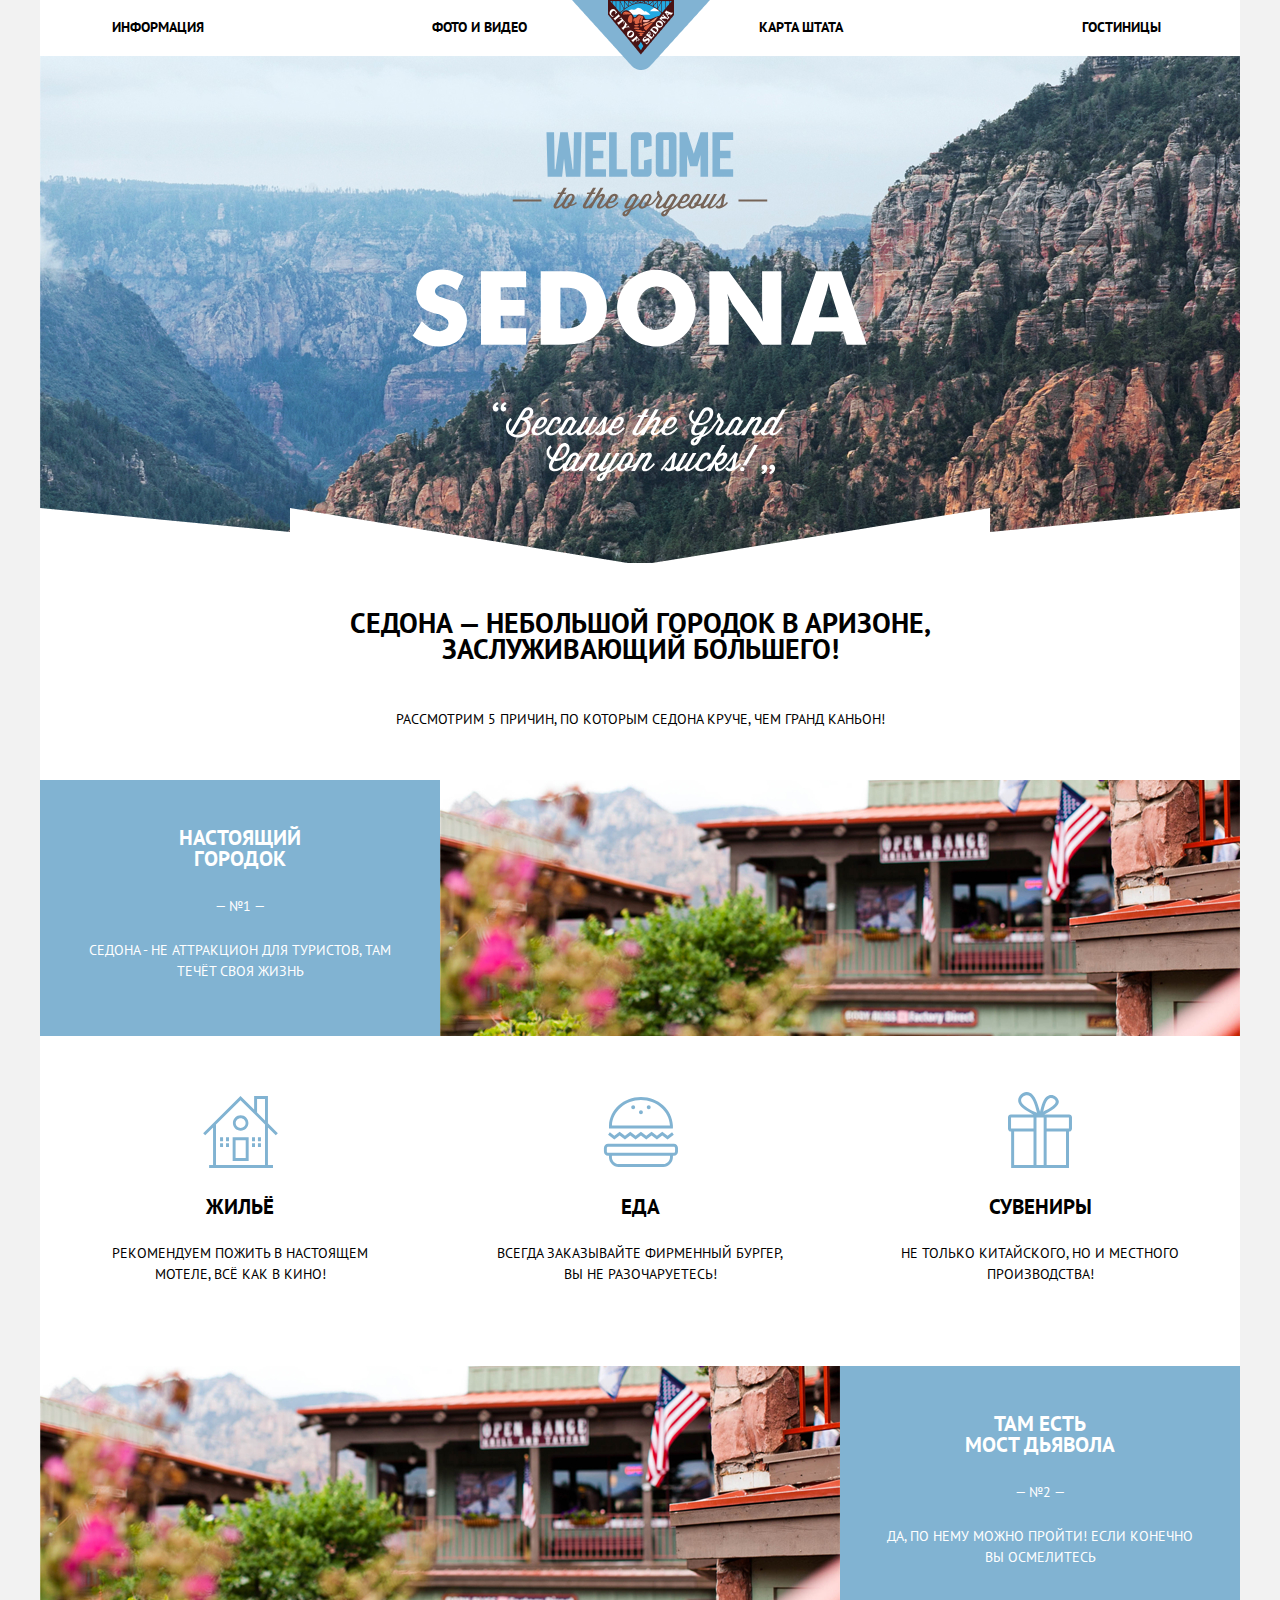
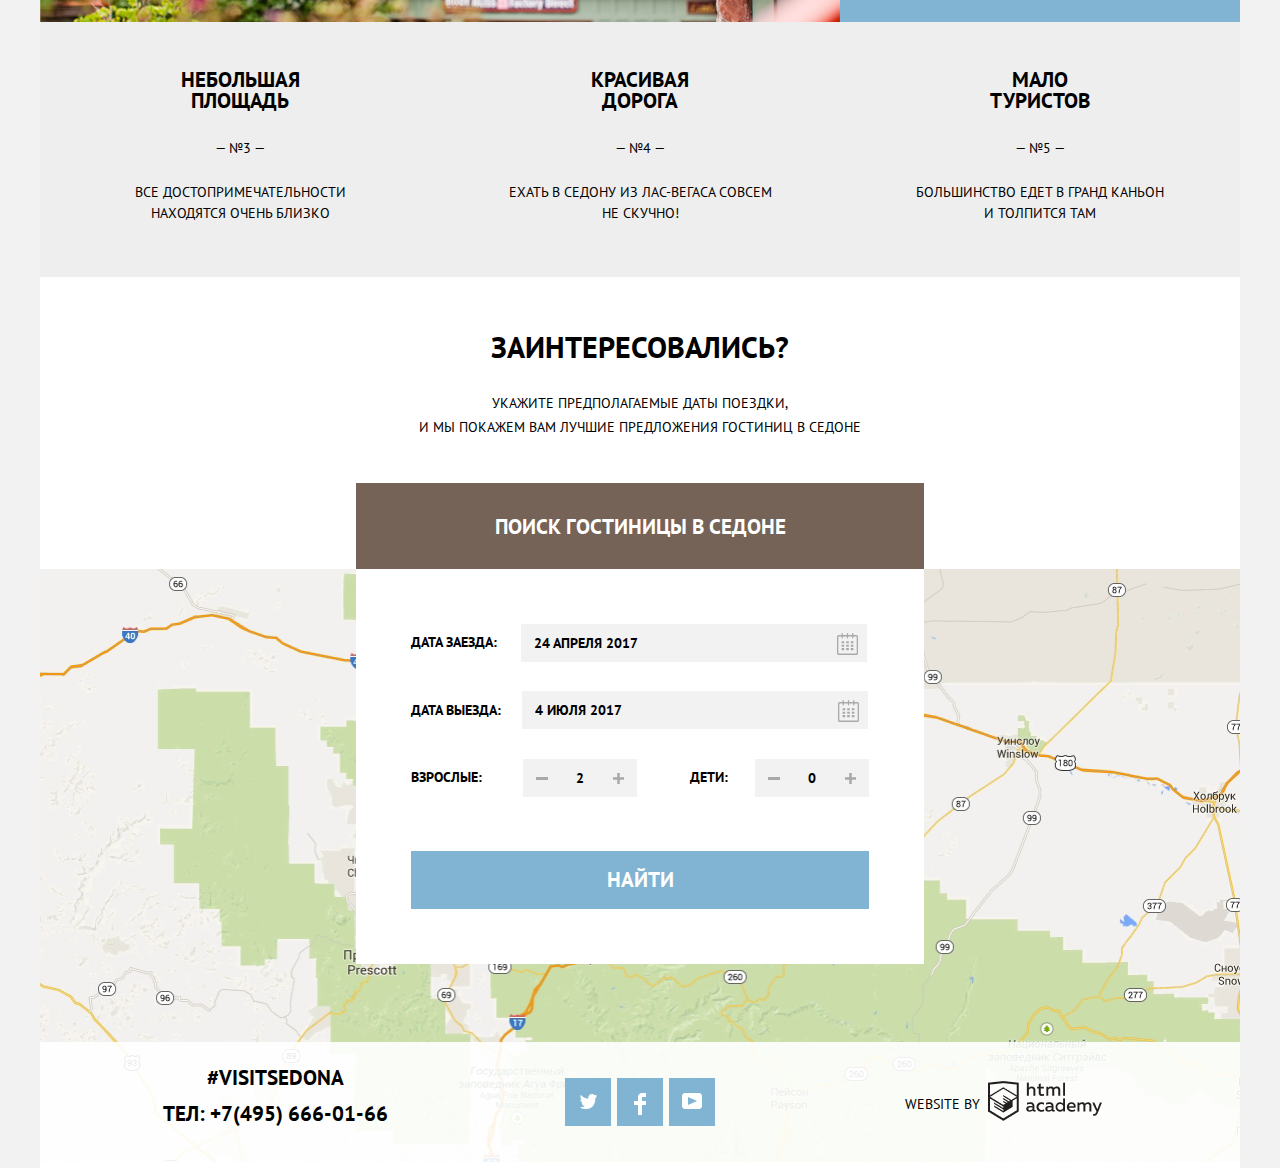
==== index.html @ 17c782c5 "Финальный вариант без js" ====
<!DOCTYPE html>
<html class="page" lang="ru">
  <head>
    <meta charset="utf-8">
    <title>HTML Academy: Седона</title>
    <link href="https://fonts.googleapis.com/css2?family=PT+Sans:ital,wght@0,400;0,700;1,400;1,700&display=swap" rel="stylesheet">
    <link rel="stylesheet" href="css/normalize.css">
    <link rel="stylesheet" href="css/style.css">
  </head>
  <body class="page-body">
  	<header class="main-header">
  			<a href="#" class="logo">
				<img src="img/logo.png" width="138" height="70" 
			 alt="Логотип сайта">
			</a>
  		<nav class="main-navigacion">
  		 <ul class="site-navigacion">
  		 	<li class="site-nav nav-info"><a href="#">информация</a></li>
  		 	<li class="site-nav nav-photo"><a href="#">фото и видео</a></li>
  		 	<li class="site-nav nav-map"><a href="#">карта штата</a></li>	
  		 	<li class="site-nav nav-hotels"><a href="hotels.html">гостиницы</a></li>
  		 </ul>
  		</nav>
  	</header>

  	<main class="center">

		<section>
	  		<div class="welcome">
	  			<div class="welcome-img"></div>
	  		<img class="welcome-pic" src="img/welcome.svg"
	  			width="456" height="350" alt="Приветственный текст">
	  			<div class="line"></div>
	  		</div>
	  		<div class="welcome-features">
	  			<h1 class="welcome-features-title">Седона — небольшой городок в Аризоне,</br>
	  			заслуживающий большего!</h1>
	  			<div class="welcome-features-prichs"><p>Рассмотрим 5 причин, по которым Седона круче, чем гранд каньон!</p></div>
	  		</div>
		</section>

  		<section class="features">
  			<div class="features-list">
	  			<div class=" features-blue features-item-one">
	  				<div class="features-item-exotic">
		  				<h2>Настоящий <br>
		  				 городок</h2>
		  				<p>— №1 —</p>
		  				<p>Седона - не аттракцион для туристов, там<br>
		  				 течёт своя жизнь</p>
		  			</div>
		  			<div class="photo-features">
		  				<img src="img/image.jpg" alt="Фотография зданий">
		  			</div>
		  		</div>

			  		<div class="features-item-annumb">
						<div class="features-item features-an">
							<img class="icon-house" src="img/icon-1.svg" alt="">
							<h2>Жильё</h2>
							<p>Рекомендуем пожить в настоящем <br>
							 мотеле, всё как в кино!</p>	
						</div>

						<div class="features-item features-an">
							<img class="icon-burger" src="img/icon-3.svg" alt="">
							<h2>Еда</h2>
							<p>Всегда заказывайте фирменный бургер,<br> 
							 вы не разочаруетесь!</p>	
						</div>

						<div class="features-item features-an">
							<img class="icon-present" src="img/icon-2.svg" alt="">
							<h2>Сувениры</h2>
							<p>Не только китайского, но и местного <br>
							 производства!</p>	
						</div>

					</div>

				<div class=" features-blue features-item-second">
			  		<div class="features-item-exotic">
			  			<h2>Там есть <br>
			  			 Мост дьявола</h2>
			  			<p>— №2 —</p>
			  			<p>Да, по нему можно пройти! Если конечно <br> вы осмелитесь</p>
			  		</div>
			  		<div class="photo-features-second">
			  			<img class="photo-features" src="img/image.jpg" alt="Фотография зданий">
			  		</div>
			  	</div>

		  		<div class="features-item-namb">
			  		<div class="features-item features-numb">
			  			<h2>небольшая <br>
			  			 площадь</h2>
			  			<p>— №3 —</p>
			  			<p>все достопримечательности <br>
			  			 находятся очень близко</p>
			  		</div>
			  		<div class="features-item features-numb">
			  			<h2>красивая <br>
			  			 дорога</h2>
			  			<p>— №4 —</p>
			  			<p>ехать в седону из лас-вегаса совсем <br>
			  			 не скучно!</p>
			  		</div>
			  		<div class="features-item features-numb">
			  			<h2>мало <br> туристов</h2>
			  			<p>— №5 —</p>
			  			<p>большинство едет в гранд каньон <br>
			  			 и толпится там</p>
			  		</div>
			  	</div>
  			</div>

	  		<div class="search">
		  			<h2>заинтересовались?</h2>
		  			<p>укажите предполагаемые даты поездки,</br>
		  			   и мы покажем вам лучшие предложения гостиниц в Седоне
		  			</p>
		  			<div class="search-wrapper">

				  		<div class="bottom-search">
				  			<button class="search-bottom" type="button">поиск гостиницы в седоне</button>
				  		</div>

				  		<div class="form-wrapper">
					  		<div class="form-block">
					  			<form class="form-search" action="">

					  				<div class="form-1">
					  					<label class="inf" for="arrival-date"> Дата заезда:</label>
					  					<input class="date" type="text" name="date_in" id="arrival-date" value="24 апреля 2017">
					  					<button class="form-calendar"></button>
					  				</div>

					  				<div class="form-2">
					  					<label class="inf" for="departure-date"> Дата выезда: </label>
					  					<input class="date" type="text" name="date_out" id="departure-date" value="4 июля 2017">
					  					<button class="form-calendar"></button>
					  				</div>

					  				<div class="form-3">
					  					<label class="type">взрослые:</label>
						  					<div class="how-much">
							  					<button class="button-minus"></button>
							  					<input class="amount" type="text" name="adults" id="amount-adults" value="2">
							  					<button class="button-plus"></button>
						  					</div>

						  				<label class="type-ch">дети:</label>
						  					<div class="how-much-ch">
							  					<button class="button-minus"></button>
							  					<input class="amount" type="text" name="adults" id="amount-adults" value="0">
							  					<button class="button-plus"></button>
						  					</div>

					  				</div>
					  				<button class="form-search-buttom">найти</button>
					  			</form>
					  		</div>
					  	</div>

				  			<img class="sedona-map" src="img/map.png" width="1200" height="593" alt="Изображение города Седона на карте">
		  			</div>
	  		</div>
  	</main>

  	<div class="footer-tag-one">
  	<footer class="page-footer">
  		
  		<div class="footer-tag">
 			<div><a href="#">#visitsedona</a></div>
  			<div class="mobil">ТЕЛ: +7(495) 666-01-66</div>
  		</div>

  		<div class="footer-social">
  			<a class="social-btn" href="#" id="social-btn">
  				<img src="img/twitter.png" alt="twitter">
  			</a>
  			<a class="social-btn" href="#" id="social-btn">
  				<img src="img/fb-icon.png" alt="fb">
  			</a>
  			<a class="social-btn" href="#" for="youtube-btn">
  				<img src="img/youtube.png" alt="youtube" id="youtube-btn">
  			</a>
  		</div>

  		<div class="footer-copyright">
  			<span class="text">Website by</span>
  			<a class="copyright-btn" href="https://htmlacademy.ru/">
  				<img src="img/logo-htmlacademy1.png" alt="Логотип htmlacademy">
  			</a>
  		</div>

  	</footer>
  	</div>
  	
  </body>
</html>
---- css/style.css ----
:root
{
	--basic-white: #ffffff;
	--basic-black: #000000;
	--basic-black-light: #333333;
	--basic-grey: #EEEEEE;
	--basic-grey-dark: #EBEBEB;

/*blue*/
	--basic-blue-light: #81B3D2;
	--basic-blue: #669EC0;
	--basic-blue-dark: #5496BD;

/*brown*/
	--basic-brown-light: #766357;
	--basic-brown: #604E43;
	--basic-brown-dark: #503E33;

/*background-color*/
	--basic-bgcl-grey: #F2F2F2;

}

/*global*/

body {
	min-width: 1200px;
	width: 1200px;
	margin: 0px auto;
	padding: 0 10px;
	font-family: "PT Sans", Arial, sans-serif;
	font-size: 14px;
	line-height: 21px;
	text-transform: uppercase;	
	background-color: var(--basic-bgcl-grey)

}

ul,li {
	margin: 0px;
	padding: 0px;
}
a {
	text-decoration: none;
	color: var(--basic-black)
}

img {
	max-width: 100%
	height: auto;
}

.hidden {
	position: absolute;
	width: 1px;
	height: 1px;
	margin:-1px;
	border: 0px;
	padding: 0px;
	clip:rect(0 0 0 0);
	overflow:hidden;
}
/*grid*/

.page {
	height: 100%;
}

.page-body{
	min-height: 100%;
	display: grid;
	grid-template-rows: min-content 1fr min-content;
	align-content: start;
}

/*header*/

.main-header{
	background-color: var(--basic-white);
}

.logo {
	position: absolute;
	left:calc(50% - 68px);
}

.site-navigacion {
	display: flex;
	flex-wrap: wrap;
	font-size: 14px;
	line-height: 26px;
	color: var(--basic-black);
	font-weight: 700;
	list-style: none;
}

.site-navigacion {
	list-style: none;
	display: flex;
	justify-content: space-between;
	height: 56px;
	top: 0px;
}

.site-nav {
	width: 236px;
	text-align: center;
	padding-top: 14px;
	box-sizing: border-box;
}

.site-nav a:hover {
	color: var(--basic-blue-light);
}

.site-nav a:active {
	color: rgba(0,0,0,0.3);
}

.nav-hotels:visited {
	color: var(--basic-brown-light)
}

/*welcome*/

.welcome{
	background-image: url("../img/background photo.jpg");
	background-repeat: no-repeat;
	background-position: center;
	text-align: center;
	height: 507px;
}

.welcome-img{
	padding-top: 76px;
}

.line{
	height: 57px;
	background-image: url("../img/Shape.png");
	background-repeat: no-repeat;
	background-position: center;
	padding-top: 39px;
}

.welcome-features {
	text-align: center;
	background-color: var(--basic-white);
	width: 1200px;
	text-align: center;
	padding-top: 28px;
	height: 189px;
}

.welcome-features-title {
	line-height: 26px;
	padding-bottom: : 21px;
}

.welcome-features-prichs {
	padding-top: 14px;
}
/*features*/

/*grid-start*/
.features-list {
	display: grid;
}

.features-item-annumb {
	display: grid;
	grid-template-columns: 1fr 1fr 1fr;
	margin: 0;
	padding: 0;
	height: 330px;
}

.features-item-namb {
	display: grid;
	grid-template-columns: 1fr 1fr 1fr;
	margin: 0;
	padding: 0;
	height: 255px;
}

.features-item-one {
	display: grid;
	grid-template-columns: 1fr 2fr;
	height: 256px;
}

.features-item-second {
	display: grid;
	grid-template-columns: 1fr 2fr;
	height: 256px;
}
.photo-features-second{
	grid-column-start: 1;
  	grid-row-start: 1;
}
/*grid-end*/

.features-causes {
	text-align: center;
	background-color: var(--basic-white);
}

.features-causes h1 {
	font-size: 21px;
	line-height: 26px;
	font-weight: 700;
}

.features-causes p {
	font-size: 12px;
	line-height: 26px;
	font-weight: 400;
}

.features-list,
.features-item-exotic {
	text-align: center;
}

.features-list h2 {
	font-weight: 700;
	font-size: 21px;
}
.features-list p {
	font-weight: 400;
	font-size: 14px;
}

.icon-house {
	padding-top: 60px;
	padding-bottom: 22px;
	margin: 0;
}

.icon-burger {
	padding-top: 61px;
	padding-bottom: 23px;
	margin: 0;
}

.icon-present {
	padding-top: 55px;
	padding-bottom: 22px;
	margin: 0;
}

.features-an h2 {
	padding-bottom: 12px;
	margin: 0;
}

.features-item-exotic {
	background-color: var(--basic-blue-light);
	color: var(--basic-white)
}

.features-item-namb {
	background-color: var(--basic-grey );
}
.features-item-annumb {
	background-color: var(--basic-white);
}

.features-item-exotic h2 {
	padding-top: 47px;
	margin: 0;
}

.features-item-exotic p {
	padding-top: 27px;
	margin: 0;
}

.features-item-exotic p {
	padding-top: 27px;
	margin: 0;
}

.features-item-exotic :last-child {
	padding-top: 23px;
	margin: 0;
}

.features-numb h2 {
	padding-top: 47px;
	margin: 0;
}

.features-numb p {
	padding-top: 27px;
	margin: 0;
}

.features-numb :last-child {
	padding-top: 23px;
	margin: 0;
}

/*intrestedd*/
.search {
	position: relative;
}

.search {
	background-color: var(--basic-white);
	padding-top: 44px;
}

.search h2 {
	text-align: center;
	font-weight: 700;
	font-size: 30px;
	line-height: 24px
}

.search h2 {
	margin: 0;
	padding-top: 14px;
}

.search p {
	text-align: center;
	font-weight: 400;
	font-size: 14px;
	line-height: 24px
}

.search p {
	margin: 0;
	padding-top: 32px;
}

.bottom-search {
	margin: 0;
	padding-top: 44px;
}

.search {
	text-align: center;
	font-weight: 700;
	font-size: 21px;
	line-height: 26px;
}

.sedona-map{
	padding-top: px;
}
.search-wrapper {
	margin: 0;
	padding: 0;
}
.bottom-search a {
	color: var(--basic-white);
	background-color: var(--basic-brown-light);
	margin: 0;
}

.search-bottom {
	display: inline-block;
	width: 568px;
    height: 86px;
	text-transform: uppercase;
	outline: none;
	border: none;
	background-color: var(--basic-brown-light);
	color: var(--basic-white);
	font-weight: 700;
	font-size: 21px;
	font-family: "PT Sans", Arial, sans-serif;
	cursor: pointer;
}

.search-bottom:hover {
	background-color: var(--basic-brown);
}

.search-bottom:active {
	background-color: var(--basic-brown-dark);
	color: rgba(255, 255, 255, 0.3);
}

/*form-sherch*/
.form-wrapper {
	position: absolute;
	top: 292px;
	left: 0px;
	width: 100%;
}

.form-block {
	width: 568px;
	height: 395px;
	background-color: var(--basic-white);
	margin: 0 auto;
}
.form-block {
	display: flex;
	flex-wrap: wrap;
}

.inf {
	font-weight: 700;
	font-size: 14px;
	line-height: 26px;
	padding: 0;
	margin: 0;
	text-transform: uppercase;
	font-family: "PT Sans", Arial, sans-serif;

}

.date {
	font-weight: 700;
	font-size: 14px;
	line-height: 26px;
	text-transform: uppercase;
	font-family: "PT Sans", Arial, sans-serif;
}

.date {
	width: 294px;
	height: 38px;
	padding: 0;
	margin: 0;
	border: none;
	outline: none;
	background-color: var(--basic-bgcl-grey);
}

.date:hover {
	background-color: var(--basic-grey-dark);
}

.date:focus {
	background-color: var(--basic-white);
	border: 2px solid #E5E5E5;
	box-sizing: border-box;
	width: 307px;
}

.form-calendar {
	width: 39px;
	height: 38px;
	background-color: var(--basic-bgcl-grey);
	border: none;
	outline: none;
}

.form-1 {
	display: flex;
	padding-bottom:  29px;
}
.form-2 {
	display: flex;
}

.form-3 {
	display: flex;
}

.form-1 label {
	padding-top: 60px;
	padding-left: 55px;
}

.form-2 label {
	padding-top: 6px;
	padding-left: 55px;
}		

.form-1 input {
	margin-top: 55px;
	padding-left: 13px;
	margin-left: 24px;
	display: inline-block;
}
.form-2 input {
	padding-left: 13px;
	margin-left: 21px;
	display: inline-block;
}

.form-1 button {
	margin-top: 55px;
	display: inline-block;
}

.type,.type-ch {
	font-weight: 700;
	font-size: 14px;
	line-height: 26px;
}

.form-calendar {
	background-image: url(../img/calendar.svg);
	background-repeat: no-repeat;
	background-position: 50% 50%;
	cursor: pointer;
}

.form-calendar:hover {
	background-image: url(../img/calendar-hover.svg);
}

.form-calendar:active {
	background-image: url(../img/calendar-active.svg);
}

.button-minus,.amount,.button-plus {
	width: 38px;
	height: 38px;
	padding: 0;
	margin: 0;
	text-align: center;
	background-color: var(--basic-bgcl-grey);
	border: none;
	outline: none;
	font-family: "PT Sans", Arial, sans-serif;
}

.amount {
	font-weight: 700;
	font-size: 14px;
	line-height: 26px;
}

.type {
	padding-top: 35px;
	padding-left: 55px;
}

.type-ch {
	padding-top: 35px;
	padding-left: 53px;
}

.how-much {
	display: flex;
	padding-top: 30px;
	padding-left: 41px;
}

.how-much-ch {
	display: flex;
	padding-top: 30px;
	padding-left: 27px;
}

.button-minus {
	background-image: url(../img/minus.svg);
	background-repeat: no-repeat;
	background-position: 50% 50%;
}

.button-plus {
	background-image: url(../img/plus.svg);
	background-repeat: no-repeat;
	background-position: 50% 50%;
}

.button-minus:hover {
	background-image: url(../img/minus-hover.svg);
}

.button-plus:hover {
	background-image: url(../img/plus-hover.svg);
}

.button-minus:active {
	background-image: url(../img/minus-active.svg);
}

.button-plus:active {
	background-image: url(../img/plus-active.svg);
}


.form-search-buttom {
	margin-top: 54px;
	margin-left: 55px;
	width: 458px;
	height: 58px;
	font-weight: 700;
	font-size: 21px;
	line-height: 26px;
	font-family: "PT Sans", Arial, sans-serif;
	text-transform: uppercase;
	background-color: var(--basic-blue-light);
	border: none;
	outline: none;
	color: var(--basic-white);
	cursor: pointer;
}

.form-search-buttom:hover {
	background-color: var(--basic-blue);
}

.form-search-buttom:active {
	background-color: var(--basic-blue-dark);
	color: rgba(255, 255, 255, 0.3);
}
/*footer*/
.footer-tag-one {
	position: relative;
}
/*grid-start*/

.page-footer {
	display: grid;
	grid-template-columns: 1fr 1fr 1fr;
}
.page-footer {
	position: absolute;
	bottom: 6px;
}
/*grid-end*/
.page-footer {
	width: 1200px;
	height: 120px;
	right: 0;
	left: 0;
	background-color: rgba(255, 255, 255, 0.9);
}

/*adress*/
.footer-tag {
	padding-top: 23px;
	text-align: center;
	font-weight: 700;
	font-size: 21px;
	line-height: 26px;
	margin-left: 71px;
}

.mobil {
	padding-top: 10px;
}

/*social*/
.footer-social {
	padding-top: 35px;
	text-align: center;
}

.footer-social a {
	background-color: var(--basic-blue);
	display: inline-block;
	vertical-align: bottom;
	width: 46px;
	height: 48px;
	background-color:#81b3d2;
	padding-top: 15px;
	box-sizing: border-box;
	margin: 1px;
}

.footer-social img {
	display: inline-block;
}

.footer-social a:hover {
	background-color: var(--basic-blue);
}

.footer-social a:active {
	background-color: var(--basic-blue-dark);
}

.footer-social a:active img {
	opacity:0.3;
}


/*copyright*/
.footer-copyright {
	display: flex;
	text-align: center;
	padding-top: 38px;
	padding-left: 65px;
}

.text {
	line-height: 26px;
	padding-right: 8px;
	padding-top: 11px;
}


.copyright-btn:hover img{
	display:none;
}

.copyright-btn:active img{
	display:none;
}

.copyright-btn::before{
	content:"";
	background-image: url('../img/logo-htmlacademy-hover.svg');
	width:115px;
	height:40px;
	display:none;
}

.copyright-btn:hover::before{
	display:block;
}

.copyright-btn:active::before{
	display:block;
	background-image: url('../img/logo-htmlacademy-active.svg');
	width:115px;
	height:40px;
	background-size: cover;
}

/*hotels.html*/
.search-bg {
	display: flex;
}
/*filtres-cb*/
.search-bg {
	background-image: url("../img/background.jpg");
	width: 1200px;
	height: 217px;
	padding: 0;
	margin: 0;
}
.search-checkboxes legend {
	font-weight: 700;
	font-size: 16px;
	line-height: 21px;
}

.search-checkboxes ul {
	font-weight: 400;
	font-size: 14px;
	line-height: 21px;
}

.fieldset-filters {
	border: none;
	padding: 0;
	margin: 0;
	color: var(--basic-white);
}
.search-checkboxes ul {
	list-style: none;
	margin: 0;
	padding: 0;
	user-select: none;
}
.fieldset-filters legend {
	margin-bottom: 24px;
}

.filter-option {
  	margin-bottom: 25px;
  	padding-left: 43px;
}

.filter-option label {
	position: relative;
  	display: block;
  	cursor: pointer;
 	user-select: none;
}

.filter-input-checkbox + label::before {
	content: "";
	position: absolute;
	top: 1px;
	left: -40px;
	width: 23px;
	height: 23px;
	background-image: url("../img/checkbox-off.svg");
	background-repeat: no-repeat;
	background-position: 0 0;
}

.filter-input-checkbox:checked + label::before {
	content: "";
	position: absolute;
	top: 1px;
	left: -40px;
	width: 23px;
	height: 23px;
	background-image:url(../img/checkbox-on.svg);
}

.search-one {
	padding-top: 25px; 
	padding-left: 69px;
}

.search-two {
	padding-top: 25px; 
	padding-left: 115px;
}
/*price*/

.search-prices {
	height: 217px;
	width: 327px;
	margin-left: 301px;
	margin-right: 68px;
	color: var(--basic-white)
}
.search-prices p {
	font-weight:  700;
	font-size: 16px;
	line-height: 21px;
	margin-bottom: 12px;
}

.price-sum {
	font-weight: 400;
	font-size: 14px;
	line-height: 21px;
}

.price-sum input {
	width: 40px;
	height: 12px;
	font-size: 14px;
	line-height: 38px;
	margin: 0px;
	cursor: pointer;
	background:none;
	border:none;
	color: var(--basic-white)	
}
.price-sum {
	display: inline-block;
	color: var(--basic-white)
}
.prices {
	position: relative;
	width: 314px;
	height: 31px;
	border: 2px solid white;
	border-radius: 2px;
	display: flex;
	align-items: center;
	margin: 0;
	padding: 0;
}

.price-sum label{
	display:inline-block;
	width:162px;
	font-size: 14px;
	line-height: 38px;
	cursor: pointer;
	color: #ffffff;
	text-align: center;
}

.prices::after {
	content: "";
	position: absolute;
	top: 50%;
	left: 50%;
	width: 2px;
	height: 22px;
	background: #ffffff;
	transform: translate(-50%, -50%);
}

.range-controls {
	position: relative;
	margin-top: 20px;
}

.scale-bar {
	height: 2px;
	width: 317px;
	background-color: rgba(255, 255, 255, 0.3);
}

.bar {
	width: 80%;
	height: 2px;
	background-color: var(--basic-white);
}

.filter-button {
	position: absolute;
	top:-9px;
	height: 4px;
	width: 4px;
	background-color: #ababab;
	border:8px solid #ffffff;
	border-radius: 50%;
	box-shadow: 0 2px 1px 0 rgba(0, 1, 1, 0.2);
	cursor: pointer;
}

.filter-button-2 {
	left: 253px;
}

.filter-button:hover {
	background-color:  #1c4f80;
	border:10px solid #ffffff;
}

.range-controls {
	padding-bottom: 33px; 
}
.button-price {
	display: inline-block;
	width: 137px;
	height: 36px;
	text-transform: uppercase;
	border: 2px solid var(--basic-white);
	background: none;
	color: var(--basic-white);
	font-weight: 400;
	font-size: 14px;
	line-height: 21px;
	font-family: "PT Sans", Arial, sans-serif;
	cursor: pointer;
}

.button-price:hover {
	background-color: var(--basic-white);
	color:#000000;
}

.search-prices {
	padding-top: 10px;
	padding-left: 46px;
}

.button-price-div {
	padding-left: 86px;
}
/*sorting*/

.sorting {
	width: 1200px;
	height: 86px;
	padding: 0;
	margin: 0;
	background-color: var(--basic-white);
	display: flex;
}

.sorting ul {
	display: flex;
	list-style: none;
	margin: 0;
	padding: 0;
}

.sorting-result {
	font-weight: 700;
	font-size: 21px;
	line-height: 26px;
	margin: 0;
	padding: 0;
}

.sorting ul {
	font-weight: 400;
	font-size: 12px;
	line-height: 18px;
	padding: 0;
	margin: 0;
}

.sorting-result {
	padding-left: 73px;
	padding-top: 29px;
}

.sorting-title {
	padding-left: 46px;
	padding-top: 31px;
}

.for-price {
	padding-left: 40px;
	padding-top: 32px;
}

.for-type {
	padding-left: 34px;
	padding-top: 32px;
}

.for-reit {
	padding-left: 33px;
	padding-top: 32px;
}

.sorting a{
	color:rgba(0, 0, 0, 0.302);
	border-bottom: 1px dotted var(--basic-blue-light);
}

.sorting a:hover{
	color: var(--basic-blue-light);
	border-bottom: 1px dotted var(--basic-blue-light);
}

.sorting a:focus{
	color: var(--basic-blue-light);
	border-bottom: none;
}

.sorting a:active{
	color: var(--basic-black);
	border-bottom: none;
}

.sorting-arrow {
	padding-left: 499px;
	padding-top: 35px;
}

.sorting-button {
	padding: 0;
	margin: 0;
	border: 0;
	background: none;
	width: 19px;
	height: 19px;
	cursor: pointer;
	outline: none;
}

.sorting-arrow-up {
	background-image: url(../img/icon-down-dir-pass.svg);
	background-repeat: no-repeat;
	background-position: 50% 50%;
}

.sorting-arrow-down {
	background-image: url(../img/icon-up-dir-pass.svg);
	background-repeat: no-repeat;
	background-position: 50% 50%;
}

.sorting-arrow-up:hover {
	background-image: url(../img/icon-up-dir-hover.svg);
}

.sorting-arrow-down:hover {
	background-image: url(../img/icon-down-dir-hover.svg);
}

.sorting-arrow-up:focus {
	background-image: url(../img/icon-up-dir-active.svg);
}

.sorting-arrow-down:focus {
	background-image: url(../img/icon-down-dir-active.svg);
}

.sorting-arrow-up:active {
	background-image: url(../img/icon-up-dir-active.svg);
}

.sorting-arrow-down:active {
	background-image: url(../img/icon-down-dir-active.svg);
}

/*hotels*/
.options {
	width: 1200px;
	background-color: var(--basic-bgcl-grey);
}

.hotels-item {
	width: 1200px;
	height: 150px;
	margin-top: 1px;
	background-color: var(--basic-white);
}

.hotels-list {
	display: flex;
}
.hotels-item{
	display: flex;
}
.hotels-prices p {
	margin: 0;
	padding: 0;
}
.hotels-prices {
	display: flex;
	width: 179px;
	justify-content: space-between;
	padding-left: 29px;
	padding-top: 8px;
	margin: 0;
}

.photo-item {
	padding-left: 73px; 
	padding-top: 30px;
}

.hotels-inf h2 {
	padding-bottom: 2px;
	padding-top: 26px;
	padding-left: 29px;
	margin: 0;
}

.hotels-inf a:hover {
	color: var(--basic-blue-light);
}

.hotels-inf a:active {
	color: rgba(0, 0, 0, 0.3);
}

.details-reservation {
	margin: 0;
	padding-top: 15px;
	padding-left: 29px;}

.details-reservation a {
	font-weight: 700;
	font-size: 14px;
	line-height: 21px;
	display: inline-block;
	text-align: center;
	padding-top: 3px;
	color: var(--basic-white);
	text-decoration: none;
}

.reservation {
	width: 110px;
	height: 24px;
	background-color: var(--basic-blue-light)
}


.details-reservation a:hover {
	background-color: var(--basic-blue);
	color: var(--basic-white);
}

.details-reservation a:active{
	background-color: var(--basic-blue-dark);
	color: #86b5d0;
}

.button-hotels {
	display: inline-block;
	width: 142px;
	height: 27px;
	text-transform: uppercase;
	outline: none;
	border: none;
	background-color: var(--basic-brown-light);
	color: var(--basic-white);
	font-weight: 700;
	font-size: 14px;
	line-height: 21px;
	font-family: "PT Sans", Arial, sans-serif;
	margin-left: 2px;
	padding: 0;
	cursor: pointer;
}

.button-hotels:hover {
	background-color: var(--basic-brown);
}

.button-hotels:active {
	background-color: var(--basic-brown-dark);
	color: rgba(255, 255, 255, 0.3);
}

.marks span {
	font-weight: 400;
	font-style: 14px;
	line-height: 21px;
	text-align: center;
	padding: 0;
	margin: 0;
}

.marks span {
	width: 106px;
	height: 24px;
	display: block;
	padding-top: 3px;
	padding-left: 4px;
	margin-top: 47px;
	margin-left: 12px;
	background-color: var(--basic-bgcl-grey);
	cursor: default;
}
.marks i {
	margin-left: 34px;
}

.marks {
	padding-left: 511px;
	padding-top: 29px;
	display: flex;
	flex-direction: column;
	align-items: flex-end;
}

.star {
	height: 17px;
	width: 18px;
	display: block;
	background-image: url(../img/star.svg);
	background-repeat: space;
}

.star-1 {
	width: 88px;
}

.star-2 {
	width: 66px;
}

.star-3 {
	width: 42px;
}
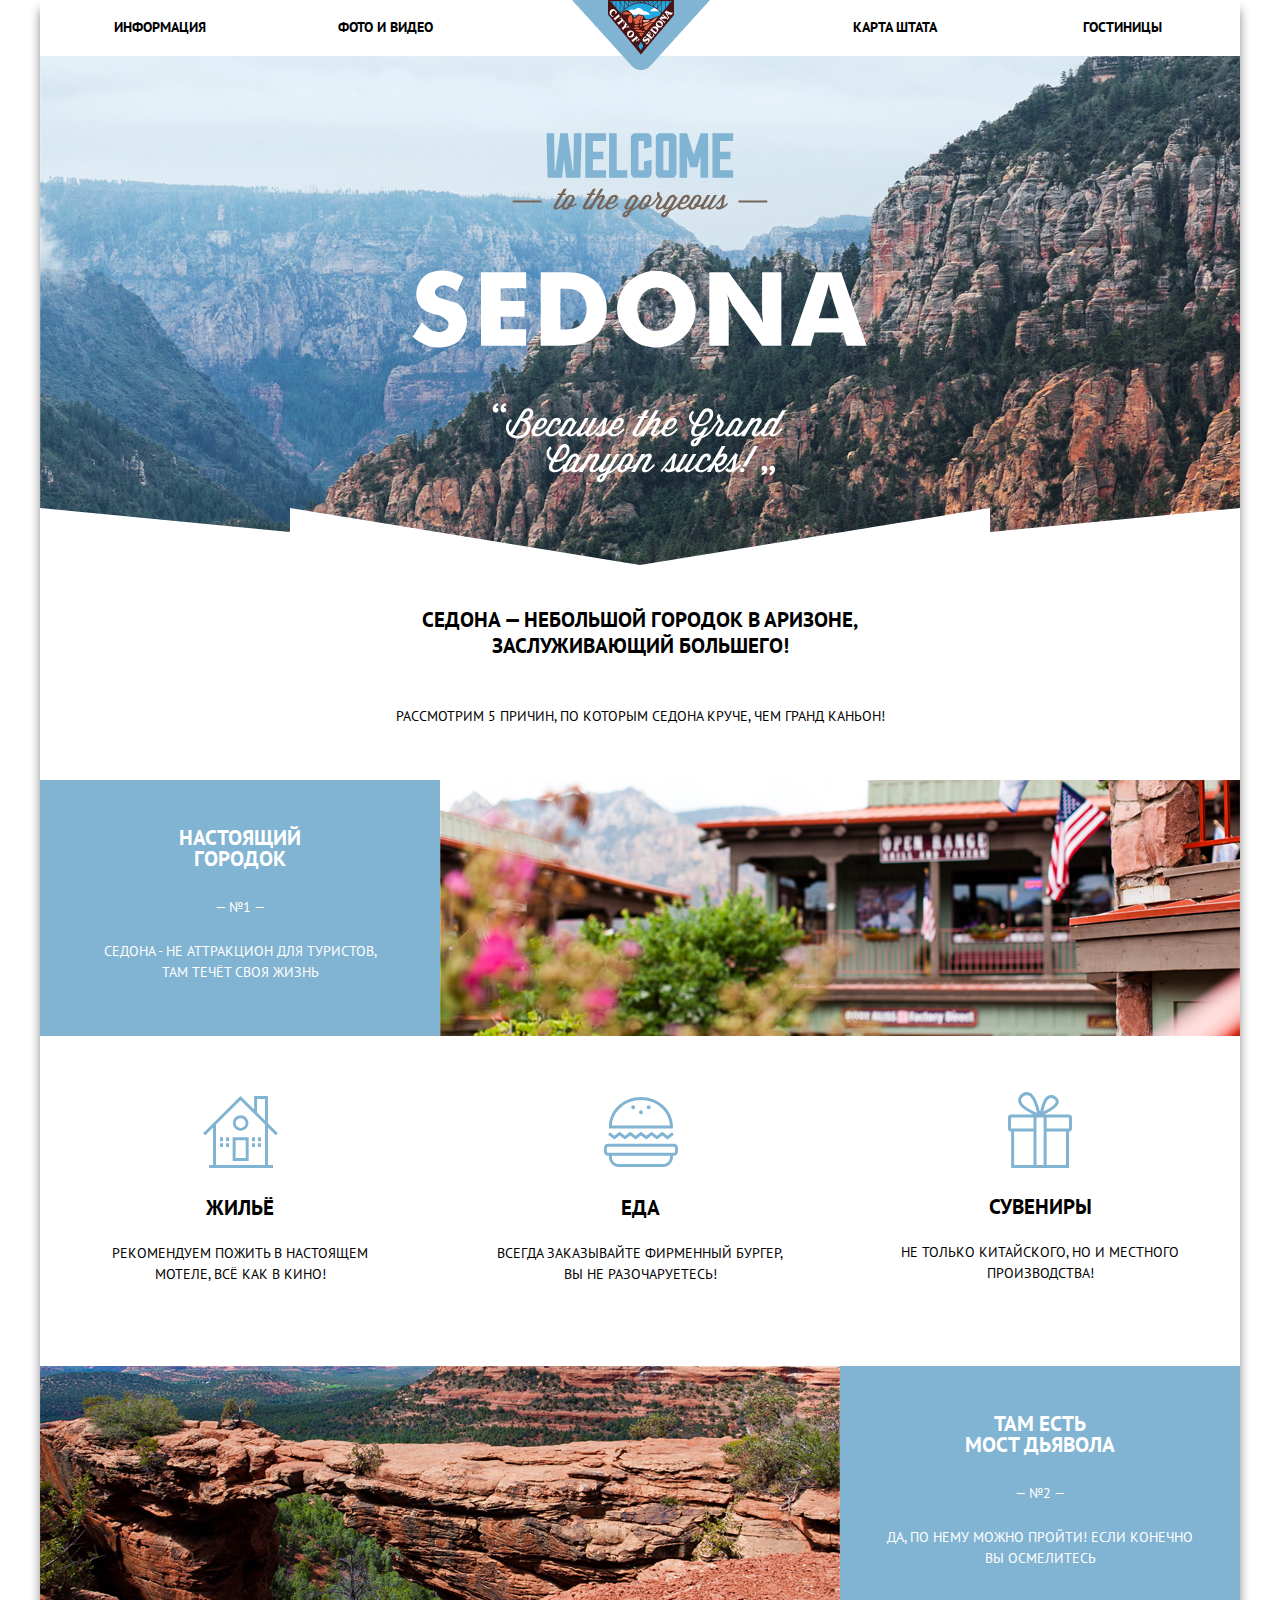
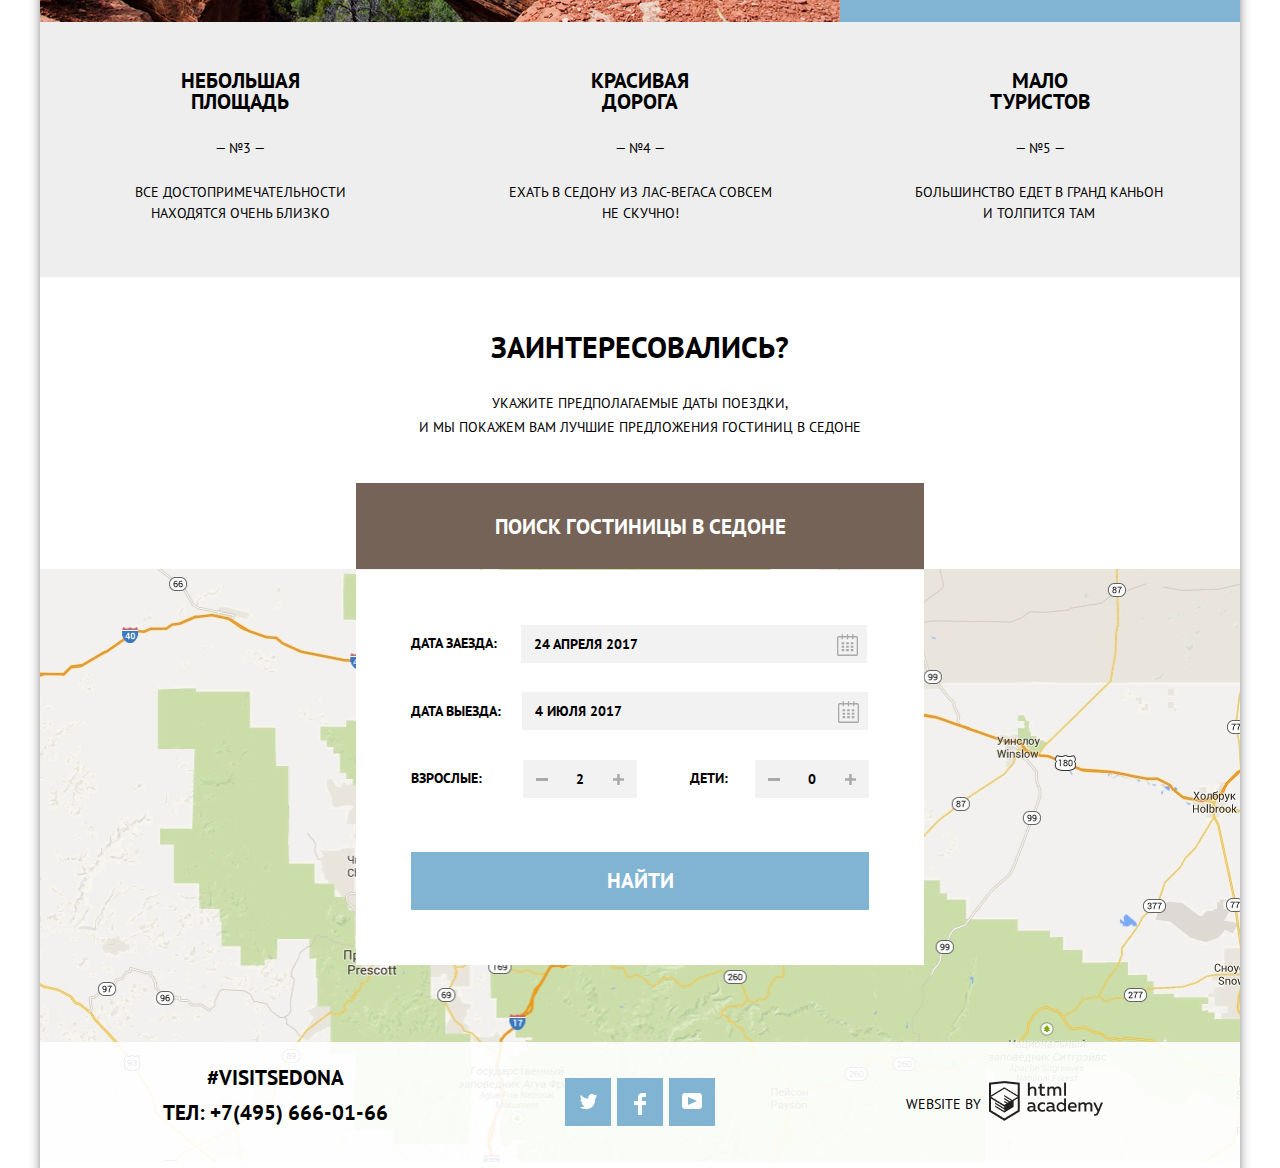
==== commit 27b6cdf3: "Вроде готово" ====
--- a/index.html
+++ b/index.html
@@ -15,10 +15,10 @@
 			</a>
   		<nav class="main-navigacion">
   		 <ul class="site-navigacion">
-  		 	<li class="site-nav nav-info"><a href="#">информация</a></li>
-  		 	<li class="site-nav nav-photo"><a href="#">фото и видео</a></li>
-  		 	<li class="site-nav nav-map"><a href="#">карта штата</a></li>	
-  		 	<li class="site-nav nav-hotels"><a href="hotels.html">гостиницы</a></li>
+  		 	<li class="site-nav nav-info nav-left"><a href="#">информация</a></li>
+  		 	<li class="site-nav nav-photo nav-left"><a href="#">фото и видео</a></li>
+  		 	<li class="site-nav nav-map nav-right"><a href="#">карта штата</a></li>	
+  		 	<li class="site-nav nav-hotels nav-right"><a href="hotels.html">гостиницы</a></li>
   		 </ul>
   		</nav>
   	</header>
@@ -27,92 +27,86 @@
 
 		<section>
 	  		<div class="welcome">
-	  			<div class="welcome-img"></div>
-	  		<img class="welcome-pic" src="img/welcome.svg"
-	  			width="456" height="350" alt="Приветственный текст">
-	  			<div class="line"></div>
+	  			<img class="welcome-img" src="img/background photo.jpg" alt="горы седоны" width="1200px" height="509px">
+	  			<div class="welcome-back">
+	  				<img class="welcome-pic" src="img/welcome.svg" width="460" height="350" alt="Приветственный текст">
+	  				<div class="line"></div>
+	  			</div>
 	  		</div>
 	  		<div class="welcome-features">
-	  			<h1 class="welcome-features-title">Седона — небольшой городок в Аризоне,</br>
-	  			заслуживающий большего!</h1>
+	  			<h3 class="welcome-features-title">Седона — небольшой городок в Аризоне,</br>
+	  			заслуживающий большего!</h3>
 	  			<div class="welcome-features-prichs"><p>Рассмотрим 5 причин, по которым Седона круче, чем гранд каньон!</p></div>
 	  		</div>
 		</section>
 
   		<section class="features">
-  			<div class="features-list">
-	  			<div class=" features-blue features-item-one">
+			<ul class="features-list">
+	  			<li class=" features-blue features-item-one">
 	  				<div class="features-item-exotic">
-		  				<h2>Настоящий <br>
-		  				 городок</h2>
-		  				<p>— №1 —</p>
-		  				<p>Седона - не аттракцион для туристов, там<br>
-		  				 течёт своя жизнь</p>
+		  				<h3>Настоящий <br>
+		  				 городок</h3>
+		  				<span>— №1 —</span>
+		  				<p>Седона - не аттракцион для туристов, там течёт своя жизнь</p>
 		  			</div>
 		  			<div class="photo-features">
 		  				<img src="img/image.jpg" alt="Фотография зданий">
 		  			</div>
-		  		</div>
+		  		</li>
 
-			  		<div class="features-item-annumb">
-						<div class="features-item features-an">
-							<img class="icon-house" src="img/icon-1.svg" alt="">
-							<h2>Жильё</h2>
-							<p>Рекомендуем пожить в настоящем <br>
-							 мотеле, всё как в кино!</p>	
-						</div>
+			  		<ul class="features-item-annumb">
+						<li class="features-item features-an">
+							<i class="icon-house icon-an"></i>
+							<h3>Жильё</h3>
+							<p>Рекомендуем пожить в настоящем мотеле, всё как в кино!</p>	
+						</li>
 
-						<div class="features-item features-an">
-							<img class="icon-burger" src="img/icon-3.svg" alt="">
-							<h2>Еда</h2>
-							<p>Всегда заказывайте фирменный бургер,<br> 
-							 вы не разочаруетесь!</p>	
-						</div>
+						<li class="features-item features-an">
+							<i class="icon-burger icon-an"></i>
+							<h3>Еда</h3>
+							<p>Всегда заказывайте фирменный бургер, вы не разочаруетесь!</p>	
+						</li>
 
-						<div class="features-item features-an">
-							<img class="icon-present" src="img/icon-2.svg" alt="">
-							<h2>Сувениры</h2>
-							<p>Не только китайского, но и местного <br>
-							 производства!</p>	
-						</div>
+						<li class="features-item features-an">
+							<i class="icon-present icon-an"></i>
+							<h3 class="">Сувениры</h3>
+							<p>Не только китайского, но и местного производства!</p>	
+						</li>
 
-					</div>
+					</ul>
 
-				<div class=" features-blue features-item-second">
-			  		<div class="features-item-exotic">
-			  			<h2>Там есть <br>
-			  			 Мост дьявола</h2>
-			  			<p>— №2 —</p>
-			  			<p>Да, по нему можно пройти! Если конечно <br> вы осмелитесь</p>
+				<li class=" features-blue features-item-second">
+			  		<div class="features-item-exotic features-item-exotic-second">
+			  			<h3>Там есть <br>
+			  			 Мост дьявола</h3>
+			  			<span>— №2 —</span>
+			  			<p>Да, по нему можно пройти! Если конечно вы осмелитесь</p>
 			  		</div>
 			  		<div class="photo-features-second">
-			  			<img class="photo-features" src="img/image.jpg" alt="Фотография зданий">
+			  			<img class="photo-features" src="img/image2.jpg" alt="Фотография зданий">
 			  		</div>
-			  	</div>
+			  	</li>
 
-		  		<div class="features-item-namb">
-			  		<div class="features-item features-numb">
-			  			<h2>небольшая <br>
-			  			 площадь</h2>
-			  			<p>— №3 —</p>
-			  			<p>все достопримечательности <br>
-			  			 находятся очень близко</p>
-			  		</div>
-			  		<div class="features-item features-numb">
-			  			<h2>красивая <br>
-			  			 дорога</h2>
-			  			<p>— №4 —</p>
-			  			<p>ехать в седону из лас-вегаса совсем <br>
-			  			 не скучно!</p>
-			  		</div>
-			  		<div class="features-item features-numb">
-			  			<h2>мало <br> туристов</h2>
-			  			<p>— №5 —</p>
-			  			<p>большинство едет в гранд каньон <br>
-			  			 и толпится там</p>
-			  		</div>
-			  	</div>
-  			</div>
+		  		<ul class="features-item-namb">
+			  		<li class="features-item features-numb">
+			  			<h3>небольшая <br>
+			  			 площадь</h3>
+			  			<span>— №3 —</span>
+			  			<p>все достопримечательности находятся очень близко</p>
+			  		</li>
+			  		<li class="features-item features-numb">
+			  			<h3>красивая <br>
+			  			 дорога</h3>
+			  			<span>— №4 —</span>
+			  			<p>ехать в седону из лас-вегаса совсем не скучно!</p>
+			  		</li>
+			  		<li class="features-item features-numb">
+			  			<h3>мало <br> туристов</h3>
+			  			<span>— №5 —</span>
+			  			<p>большинство едет в гранд каньон и толпится там</p>
+			  		</li>
+			  	</ul>
+  			</ul>
 
 	  		<div class="search">
 		  			<h2>заинтересовались?</h2>
@@ -124,8 +118,42 @@
 				  		<div class="bottom-search">
 				  			<button class="search-bottom" type="button">поиск гостиницы в седоне</button>
 				  		</div>
+				  			<img class="sedona-map" src="img/map.png" width="1200" height="593" alt="Изображение города Седона на карте">
+		  			</div>
+	  		</div>
+  	</main>
 
-				  		<div class="form-wrapper">
+  	<div class="footer-tag-one">
+  	<footer class="page-footer">
+  		
+  		<div class="footer-tag">
+ 			<div class="visit"><a href="#">#visitsedona</a></div>
+  			<div class="mobil">ТЕЛ: +7(495) 666-01-66</div>
+  		</div>
+
+  		<div class="footer-social">
+  			<a class="social-btn" href="#" id="social-btn">
+  				<img src="img/twitter.png" alt="twitter">
+  			</a>
+  			<a class="social-btn" href="#" id="social-btn">
+  				<img src="img/fb-icon.png" alt="fb">
+  			</a>
+  			<a class="social-btn" href="#" for="youtube-btn">
+  				<img src="img/youtube.png" alt="youtube" id="youtube-btn">
+  			</a>
+  		</div>
+
+  		<div class="footer-copyright">
+  			<span class="text">Website by</span>
+  			<a class="copyright-btn" href="https://htmlacademy.ru/">
+  				<img src="img/logo-htmlacademy1.png" alt="Логотип htmlacademy">
+  			</a>
+  		</div>
+
+  	</footer>
+  	</div>
+
+  	<div class="form-wrapper">
 					  		<div class="form-block">
 					  			<form class="form-search" action="">
 
@@ -161,41 +189,6 @@
 					  			</form>
 					  		</div>
 					  	</div>
-
-				  			<img class="sedona-map" src="img/map.png" width="1200" height="593" alt="Изображение города Седона на карте">
-		  			</div>
-	  		</div>
-  	</main>
-
-  	<div class="footer-tag-one">
-  	<footer class="page-footer">
-  		
-  		<div class="footer-tag">
- 			<div><a href="#">#visitsedona</a></div>
-  			<div class="mobil">ТЕЛ: +7(495) 666-01-66</div>
-  		</div>
-
-  		<div class="footer-social">
-  			<a class="social-btn" href="#" id="social-btn">
-  				<img src="img/twitter.png" alt="twitter">
-  			</a>
-  			<a class="social-btn" href="#" id="social-btn">
-  				<img src="img/fb-icon.png" alt="fb">
-  			</a>
-  			<a class="social-btn" href="#" for="youtube-btn">
-  				<img src="img/youtube.png" alt="youtube" id="youtube-btn">
-  			</a>
-  		</div>
-
-  		<div class="footer-copyright">
-  			<span class="text">Website by</span>
-  			<a class="copyright-btn" href="https://htmlacademy.ru/">
-  				<img src="img/logo-htmlacademy1.png" alt="Логотип htmlacademy">
-  			</a>
-  		</div>
-
-  	</footer>
-  	</div>
   	
   </body>
-</html>
+</html>--- a/css/style.css
+++ b/css/style.css
@@ -33,14 +33,16 @@
 	font-size: 14px;
 	line-height: 21px;
 	text-transform: uppercase;	
-	background-color: var(--basic-bgcl-grey)
+	background-color: var(--basic-white)
 
 }
 
 ul,li {
 	margin: 0px;
 	padding: 0px;
-}
+	list-style: none;
+}
+
 a {
 	text-decoration: none;
 	color: var(--basic-black)
@@ -74,20 +76,26 @@
 	align-content: start;
 }
 
+.page-body {
+	box-shadow: 0px 10px 10px #888888;
+	padding: 0;
+}
 /*header*/
 
 .main-header{
 	background-color: var(--basic-white);
+	width: 1200px;
 }
 
 .logo {
 	position: absolute;
 	left:calc(50% - 68px);
+	z-index: 100;
 }
 
 .site-navigacion {
 	display: flex;
-	flex-wrap: wrap;
+	flex-wrap: nowrap;
 	font-size: 14px;
 	line-height: 26px;
 	color: var(--basic-black);
@@ -98,18 +106,36 @@
 .site-navigacion {
 	list-style: none;
 	display: flex;
-	justify-content: space-between;
 	height: 56px;
 	top: 0px;
 }
 
+.nav-left {
+	text-align: left;
+}
+
+.nav-right {
+	text-align: right;
+}
+
 .site-nav {
-	width: 236px;
-	text-align: center;
 	padding-top: 14px;
 	box-sizing: border-box;
 }
 
+.nav-info {
+	padding-left: 74px;
+	margin: 0 132px 0 0;
+}
+
+.nav-photo {
+	margin: 0 420px 0 0;
+}
+
+.nav-map {
+	margin: 0 146px 0 0;
+}
+
 .site-nav a:hover {
 	color: var(--basic-blue-light);
 }
@@ -124,16 +150,19 @@
 
 /*welcome*/
 
-.welcome{
-	background-image: url("../img/background photo.jpg");
-	background-repeat: no-repeat;
-	background-position: center;
+.welcome {
 	text-align: center;
 	height: 507px;
-}
-
-.welcome-img{
-	padding-top: 76px;
+	display: grid;
+	z-index: 200;
+}
+
+.welcome-back {
+	top: 133px;
+	height: 351px;
+	left: 0px;
+	width: 100%;
+	position: absolute;
 }
 
 .line{
@@ -141,7 +170,7 @@
 	background-image: url("../img/Shape.png");
 	background-repeat: no-repeat;
 	background-position: center;
-	padding-top: 39px;
+	padding-top: 37px;
 }
 
 .welcome-features {
@@ -154,18 +183,27 @@
 }
 
 .welcome-features-title {
+	font-size: 21px;	
 	line-height: 26px;
-	padding-bottom: : 21px;
-}
-
-.welcome-features-prichs {
-	padding-top: 14px;
-}
+	padding: 16px 0 0 0;
+	margin: 0 0 47px 0;
+}
+
 /*features*/
 
 /*grid-start*/
 .features-list {
 	display: grid;
+}
+
+.features-numb {
+    width: 270px;
+    padding: 0 0px 0 65px;
+}
+
+.features-numb:last-child p {
+    width: 250px;
+    padding: 0 0px 0 9px;
 }
 
 .features-item-annumb {
@@ -199,14 +237,47 @@
 	grid-column-start: 1;
   	grid-row-start: 1;
 }
+
 /*grid-end*/
+.features-an {
+    padding-top: 55px;
+    width: 300px;
+    padding: 55px 50px 0 50px;
+}
+
+.features-an {
+	display: flex;
+	flex-direction: column;
+}
+
+.icon-an {
+	display: block;
+}
+
+.icon-house {
+	background-image: url(../img/icon-1.svg);
+	background-repeat: no-repeat;
+	background-position: 50% 50%;
+}
+
+.icon-burger {
+	background-image: url(../img/icon-3.svg);
+	background-repeat: no-repeat;
+	background-position: 50% 50%;
+}
+
+.icon-present {
+	background-image: url(../img/icon-2.svg);
+	background-repeat: no-repeat;
+	background-position: 50% 50%;
+}
 
 .features-causes {
 	text-align: center;
 	background-color: var(--basic-white);
 }
 
-.features-causes h1 {
+.features-causes h2 {
 	font-size: 21px;
 	line-height: 26px;
 	font-weight: 700;
@@ -223,7 +294,19 @@
 	text-align: center;
 }
 
-.features-list h2 {
+.features-item-exotic {
+	width: 300px;
+	padding-left: 50px;
+	padding-right: 50px;
+}
+
+.features-item-exotic-second {
+	width: 310px;
+	padding-left: 45px;
+	padding-right: 45px;
+}
+
+.features-list h3 {
 	font-weight: 700;
 	font-size: 21px;
 }
@@ -239,20 +322,25 @@
 }
 
 .icon-burger {
-	padding-top: 61px;
-	padding-bottom: 23px;
+	padding-top: 60px;
+	padding-bottom: 22px;
 	margin: 0;
 }
 
 .icon-present {
-	padding-top: 55px;
-	padding-bottom: 22px;
-	margin: 0;
-}
-
-.features-an h2 {
-	padding-bottom: 12px;
-	margin: 0;
+	padding-top: 60px;
+	padding-bottom: 17px;
+	margin: 0 0 4px 0;
+}
+
+.features-an h3 {
+	padding: 24px 0 0 0;
+	margin: 0 0 25px 0;
+}
+
+.features-an p {
+	padding: 0 0 0 0;
+	margin: 0 0 0 0;
 }
 
 .features-item-exotic {
@@ -267,39 +355,36 @@
 	background-color: var(--basic-white);
 }
 
-.features-item-exotic h2 {
-	padding-top: 47px;
-	margin: 0;
-}
-
-.features-item-exotic p {
-	padding-top: 27px;
-	margin: 0;
-}
-
-.features-item-exotic p {
-	padding-top: 27px;
-	margin: 0;
+.features-item-exotic h3 {
+	padding: 47px 0 0 0;
+	margin: 0 0 28px 0;
+}
+
+.features-item-exotic span {
+	display: inline-block;
+	padding: 0 0 0 0;
+	margin: 0 0 23px 0;
 }
 
 .features-item-exotic :last-child {
-	padding-top: 23px;
-	margin: 0;
-}
-
-.features-numb h2 {
-	padding-top: 47px;
-	margin: 0;
-}
-
-.features-numb p {
-	padding-top: 27px;
-	margin: 0;
+	padding: 0 0 0 0;
+	margin: 0 0 0 0;
+}
+
+.features-numb h3 {
+	padding: 48px 0 0 0;
+	margin: 0 0 26px 0;
+}
+
+.features-numb span {
+	display: inline-block;
+	padding: 0 0 0 0;
+	margin: 0 0 23px 0;
 }
 
 .features-numb :last-child {
-	padding-top: 23px;
-	margin: 0;
+	padding: 0 0 0 0;
+	margin: 0 0 0 0;
 }
 
 /*intrestedd*/
@@ -320,8 +405,8 @@
 }
 
 .search h2 {
-	margin: 0;
-	padding-top: 14px;
+	padding: 14px 0 0 0;
+	margin: 0 0 32px 0;
 }
 
 .search p {
@@ -332,8 +417,8 @@
 }
 
 .search p {
-	margin: 0;
-	padding-top: 32px;
+	padding: 0 0 0 0;
+	margin: 0 0 0 0;
 }
 
 .bottom-search {
@@ -351,10 +436,12 @@
 .sedona-map{
 	padding-top: px;
 }
+
 .search-wrapper {
 	margin: 0;
 	padding: 0;
 }
+
 .bottom-search a {
 	color: var(--basic-white);
 	background-color: var(--basic-brown-light);
@@ -388,7 +475,7 @@
 /*form-sherch*/
 .form-wrapper {
 	position: absolute;
-	top: 292px;
+	top: 2170px;
 	left: 0px;
 	width: 100%;
 }
@@ -399,6 +486,7 @@
 	background-color: var(--basic-white);
 	margin: 0 auto;
 }
+
 .form-block {
 	display: flex;
 	flex-wrap: wrap;
@@ -606,7 +694,13 @@
 	background-color: var(--basic-blue-dark);
 	color: rgba(255, 255, 255, 0.3);
 }
+
 /*footer*/
+
+.footer-space {
+	margin-bottom: 126px;
+}
+
 .footer-tag-one {
 	position: relative;
 }
@@ -639,13 +733,19 @@
 	margin-left: 71px;
 }
 
+.visit {
+	padding: 0 0 0 0;
+	margin: 0 0 9px 0; 
+}
+
 .mobil {
-	padding-top: 10px;
+	padding: 0 0 0 0;
+	margin: 0 0 0 0;
 }
 
 /*social*/
 .footer-social {
-	padding-top: 35px;
+	padding: 35px 0 0 0;
 	text-align: center;
 }
 
@@ -682,8 +782,8 @@
 .footer-copyright {
 	display: flex;
 	text-align: center;
-	padding-top: 38px;
-	padding-left: 65px;
+	padding: 38px 0 0 0;
+	margin: 0 0 0 66px;
 }
 
 .text {
@@ -751,6 +851,11 @@
 	margin: 0;
 	color: var(--basic-white);
 }
+
+.filter-option-primari:last-child {
+	padding: 0 0 3px 0;
+}
+
 .search-checkboxes ul {
 	list-style: none;
 	margin: 0;
@@ -795,25 +900,35 @@
 	background-image:url(../img/checkbox-on.svg);
 }
 
+.filter-input-checkbox:disabled + label::before {
+	background-image:url(../img/checkbox-off-disable.svg);
+}
+
+
+.filter-input-checkbox:checked:disabled + label::before {
+	background-image:url(../img/checkbox-on-disable.svg);
+}
+
 .search-one {
-	padding-top: 25px; 
-	padding-left: 69px;
+	padding: 25px 0 0 69px; 
+	margin: 0 115px 0 0;
 }
 
 .search-two {
-	padding-top: 25px; 
-	padding-left: 115px;
-}
+	padding: 25px 0 0 0; 
+	margin: 0 301px 0 0;
+}
+
 /*price*/
 
 .search-prices {
 	height: 217px;
 	width: 327px;
-	margin-left: 301px;
-	margin-right: 68px;
 	color: var(--basic-white)
 }
-.search-prices p {
+
+.search-prices span {
+	display: inline-block;
 	font-weight:  700;
 	font-size: 16px;
 	line-height: 21px;
@@ -849,7 +964,7 @@
 	border-radius: 2px;
 	display: flex;
 	align-items: center;
-	margin: 0;
+	margin: 0 0 20px 0;
 	padding: 0;
 }
 
@@ -876,7 +991,7 @@
 
 .range-controls {
 	position: relative;
-	margin-top: 20px;
+	margin: 0 0 33px 0; 
 }
 
 .scale-bar {
@@ -912,9 +1027,6 @@
 	border:10px solid #ffffff;
 }
 
-.range-controls {
-	padding-bottom: 33px; 
-}
 .button-price {
 	display: inline-block;
 	width: 137px;
@@ -928,6 +1040,7 @@
 	line-height: 21px;
 	font-family: "PT Sans", Arial, sans-serif;
 	cursor: pointer;
+	outline: none;
 }
 
 .button-price:hover {
@@ -936,8 +1049,7 @@
 }
 
 .search-prices {
-	padding-top: 10px;
-	padding-left: 46px;
+	padding: 26px 0 0 46px;
 }
 
 .button-price-div {
@@ -952,6 +1064,7 @@
 	margin: 0;
 	background-color: var(--basic-white);
 	display: flex;
+	margin: 0 0 1px 0;
 }
 
 .sorting ul {
@@ -962,6 +1075,7 @@
 }
 
 .sorting-result {
+	display: inline-block;
 	font-weight: 700;
 	font-size: 21px;
 	line-height: 26px;
@@ -978,28 +1092,28 @@
 }
 
 .sorting-result {
-	padding-left: 73px;
-	padding-top: 29px;
+	padding: 29px 0 0 73px;
+	margin: 0 46px 0 0;
 }
 
 .sorting-title {
-	padding-left: 46px;
-	padding-top: 31px;
+	padding: 31px 0 0 0;
+	margin: 0 40px 0 0;
 }
 
 .for-price {
-	padding-left: 40px;
-	padding-top: 32px;
+	padding: 32px 0 0 0;
+	margin: 0 34px 0 0;
 }
 
 .for-type {
-	padding-left: 34px;
-	padding-top: 32px;
+	padding: 32px 0 0 0;
+	margin: 0 33px 0 0;
 }
 
 .for-reit {
-	padding-left: 33px;
-	padding-top: 32px;
+	padding: 32px 0 0 0;
+	margin: 0 499px 0 0;
 }
 
 .sorting a{
@@ -1023,7 +1137,6 @@
 }
 
 .sorting-arrow {
-	padding-left: 499px;
 	padding-top: 35px;
 }
 
@@ -1083,20 +1196,28 @@
 .hotels-item {
 	width: 1200px;
 	height: 150px;
-	margin-top: 1px;
 	background-color: var(--basic-white);
 }
 
 .hotels-list {
 	display: flex;
 }
+
+.hotels-list {
+	background-color: var(--basic-bgcl-grey);
+	height: 151px;
+}
+
 .hotels-item{
 	display: flex;
 }
-.hotels-prices p {
-	margin: 0;
-	padding: 0;
-}
+
+.hotels-prices span {
+	display: inline-block;
+	margin: 0;
+	padding: 0;
+}
+
 .hotels-prices {
 	display: flex;
 	width: 179px;
@@ -1110,6 +1231,10 @@
 	padding-left: 73px; 
 	padding-top: 30px;
 }
+
+.hotels-inf { 
+	margin: 0 511px 0 0;
+ }
 
 .hotels-inf h2 {
 	padding-bottom: 2px;
@@ -1201,7 +1326,6 @@
 	display: block;
 	padding-top: 3px;
 	padding-left: 4px;
-	margin-top: 47px;
 	margin-left: 12px;
 	background-color: var(--basic-bgcl-grey);
 	cursor: default;
@@ -1211,11 +1335,10 @@
 }
 
 .marks {
-	padding-left: 511px;
-	padding-top: 29px;
 	display: flex;
 	flex-direction: column;
 	align-items: flex-end;
+	padding: 29px 0 0 0;
 }
 
 .star {
@@ -1224,6 +1347,7 @@
 	display: block;
 	background-image: url(../img/star.svg);
 	background-repeat: space;
+	margin: 0 0 47px 0; 
 }
 
 .star-1 {
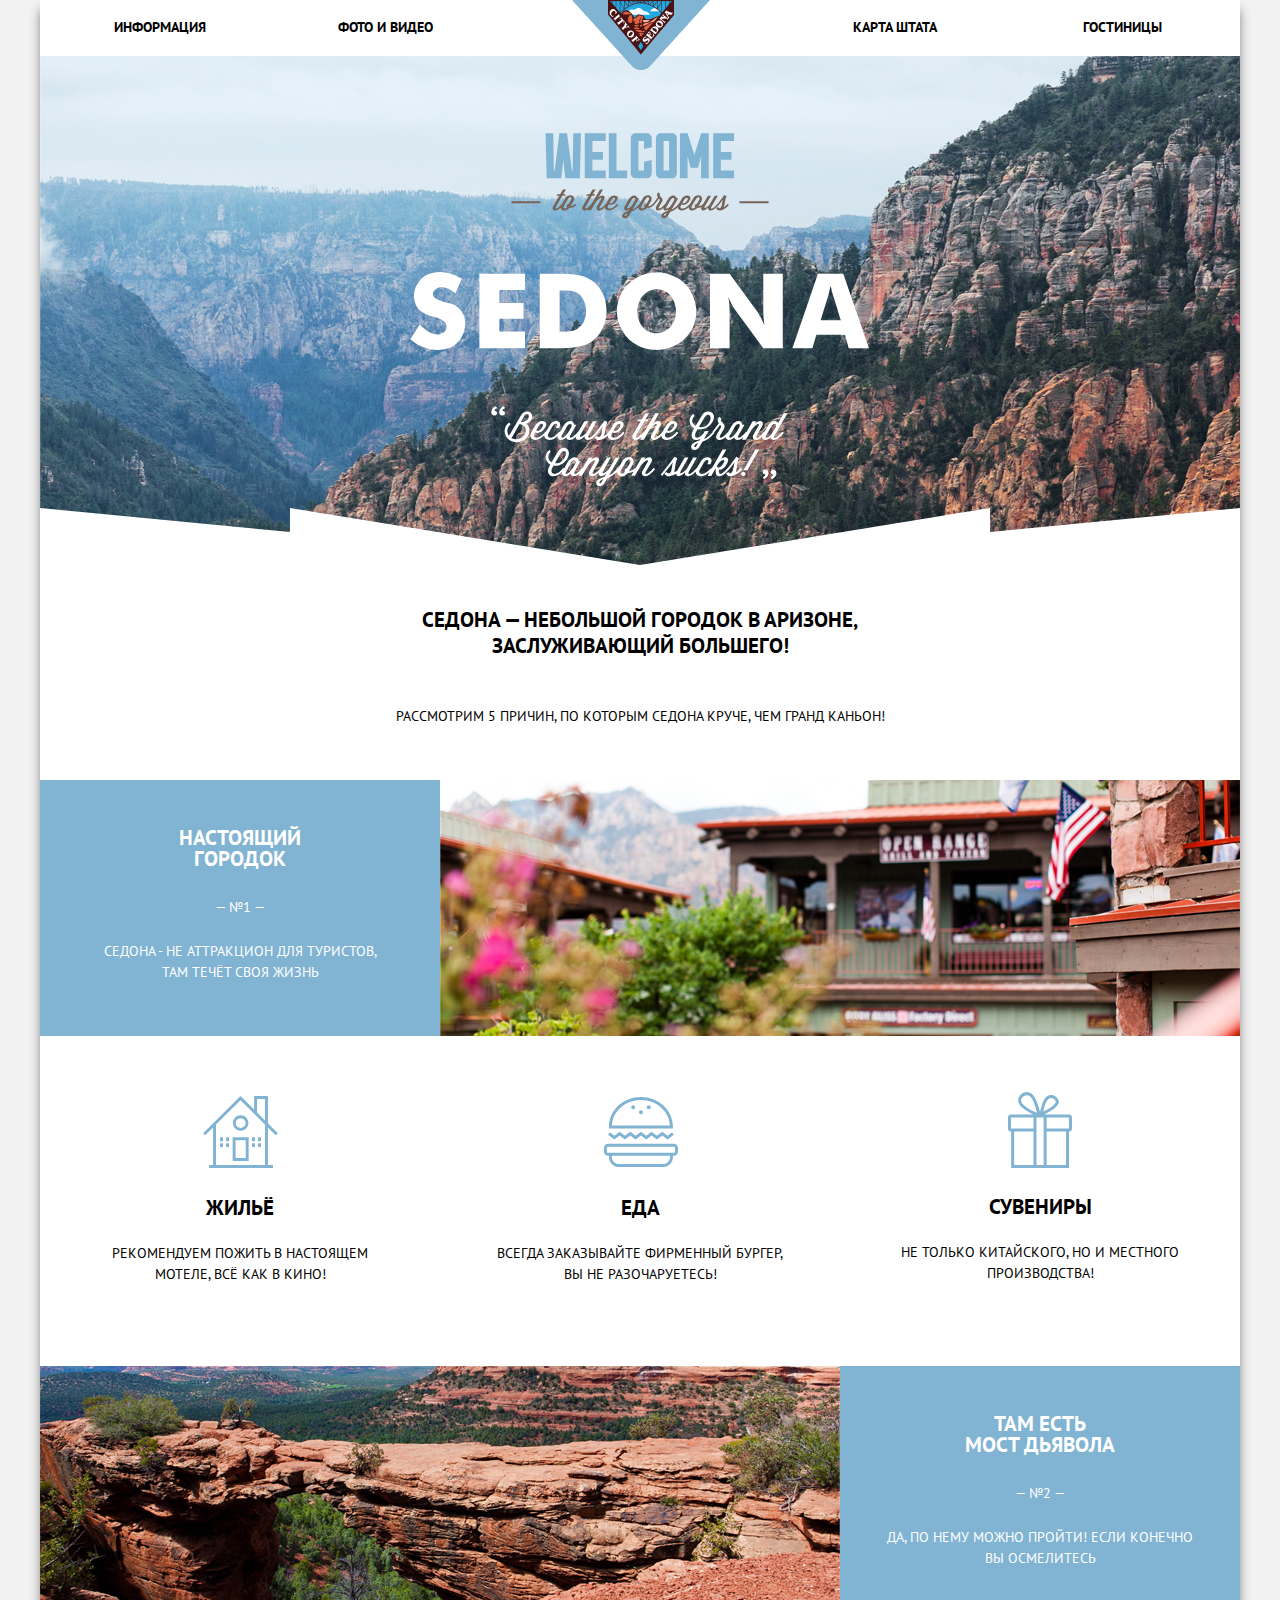
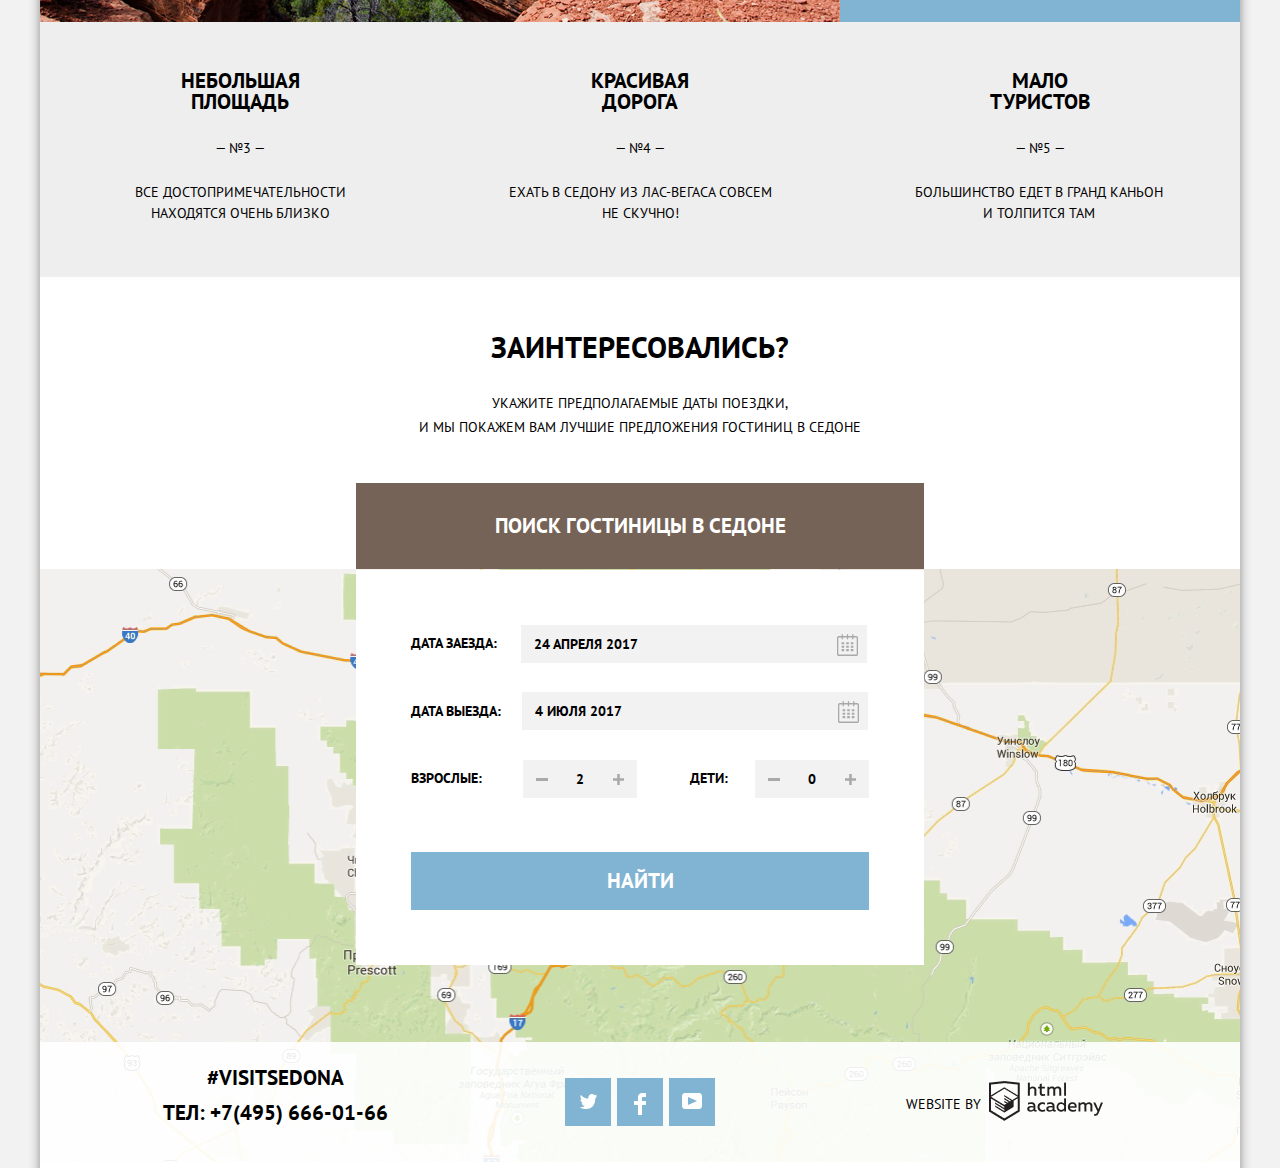
==== commit 6e9a1b07: "Финальный вариант." ====
--- a/index.html
+++ b/index.html
@@ -22,24 +22,21 @@
   		 </ul>
   		</nav>
   	</header>
-
   	<main class="center">
-
 		<section>
 	  		<div class="welcome">
-	  			<img class="welcome-img" src="img/background photo.jpg" alt="горы седоны" width="1200px" height="509px">
+	  			<img class="welcome-img" src="img/background-photo.jpg" alt="горы седоны" width="1200" height="509">
 	  			<div class="welcome-back">
 	  				<img class="welcome-pic" src="img/welcome.svg" width="460" height="350" alt="Приветственный текст">
 	  				<div class="line"></div>
 	  			</div>
 	  		</div>
 	  		<div class="welcome-features">
-	  			<h3 class="welcome-features-title">Седона — небольшой городок в Аризоне,</br>
+	  			<h3 class="welcome-features-title">Седона — небольшой городок в Аризоне,<br>
 	  			заслуживающий большего!</h3>
 	  			<div class="welcome-features-prichs"><p>Рассмотрим 5 причин, по которым Седона круче, чем гранд каньон!</p></div>
 	  		</div>
 		</section>
-
   		<section class="features">
 			<ul class="features-list">
 	  			<li class=" features-blue features-item-one">
@@ -53,8 +50,7 @@
 		  				<img src="img/image.jpg" alt="Фотография зданий">
 		  			</div>
 		  		</li>
-
-			  		<ul class="features-item-annumb">
+			  		<div class="features-item-annumb">
 						<li class="features-item features-an">
 							<i class="icon-house icon-an"></i>
 							<h3>Жильё</h3>
@@ -72,9 +68,7 @@
 							<h3 class="">Сувениры</h3>
 							<p>Не только китайского, но и местного производства!</p>	
 						</li>
-
-					</ul>
-
+					</div>
 				<li class=" features-blue features-item-second">
 			  		<div class="features-item-exotic features-item-exotic-second">
 			  			<h3>Там есть <br>
@@ -86,8 +80,7 @@
 			  			<img class="photo-features" src="img/image2.jpg" alt="Фотография зданий">
 			  		</div>
 			  	</li>
-
-		  		<ul class="features-item-namb">
+		  		<div class="features-item-namb">
 			  		<li class="features-item features-numb">
 			  			<h3>небольшая <br>
 			  			 площадь</h3>
@@ -105,90 +98,76 @@
 			  			<span>— №5 —</span>
 			  			<p>большинство едет в гранд каньон и толпится там</p>
 			  		</li>
-			  	</ul>
+			  	</div>
   			</ul>
-
 	  		<div class="search">
 		  			<h2>заинтересовались?</h2>
-		  			<p>укажите предполагаемые даты поездки,</br>
+		  			<p>укажите предполагаемые даты поездки,<br>
 		  			   и мы покажем вам лучшие предложения гостиниц в Седоне
 		  			</p>
 		  			<div class="search-wrapper">
-
 				  		<div class="bottom-search">
 				  			<button class="search-bottom" type="button">поиск гостиницы в седоне</button>
 				  		</div>
 				  			<img class="sedona-map" src="img/map.png" width="1200" height="593" alt="Изображение города Седона на карте">
 		  			</div>
 	  		</div>
+	  	</section>
   	</main>
-
   	<div class="footer-tag-one">
   	<footer class="page-footer">
-  		
+  	
   		<div class="footer-tag">
  			<div class="visit"><a href="#">#visitsedona</a></div>
   			<div class="mobil">ТЕЛ: +7(495) 666-01-66</div>
   		</div>
-
   		<div class="footer-social">
-  			<a class="social-btn" href="#" id="social-btn">
+  			<a class="social-btn" href="#">
   				<img src="img/twitter.png" alt="twitter">
   			</a>
-  			<a class="social-btn" href="#" id="social-btn">
+  			<a class="social-btn" href="#">
   				<img src="img/fb-icon.png" alt="fb">
   			</a>
-  			<a class="social-btn" href="#" for="youtube-btn">
-  				<img src="img/youtube.png" alt="youtube" id="youtube-btn">
+  			<a class="social-btn" href="#">
+  				<img src="img/youtube.png" alt="youtube">
   			</a>
   		</div>
-
   		<div class="footer-copyright">
   			<span class="text">Website by</span>
   			<a class="copyright-btn" href="https://htmlacademy.ru/">
   				<img src="img/logo-htmlacademy1.png" alt="Логотип htmlacademy">
   			</a>
   		</div>
-
   	</footer>
   	</div>
-
-  	<div class="form-wrapper">
-					  		<div class="form-block">
-					  			<form class="form-search" action="">
-
-					  				<div class="form-1">
-					  					<label class="inf" for="arrival-date"> Дата заезда:</label>
-					  					<input class="date" type="text" name="date_in" id="arrival-date" value="24 апреля 2017">
-					  					<button class="form-calendar"></button>
-					  				</div>
-
-					  				<div class="form-2">
-					  					<label class="inf" for="departure-date"> Дата выезда: </label>
-					  					<input class="date" type="text" name="date_out" id="departure-date" value="4 июля 2017">
-					  					<button class="form-calendar"></button>
-					  				</div>
-
-					  				<div class="form-3">
-					  					<label class="type">взрослые:</label>
-						  					<div class="how-much">
-							  					<button class="button-minus"></button>
-							  					<input class="amount" type="text" name="adults" id="amount-adults" value="2">
-							  					<button class="button-plus"></button>
-						  					</div>
-
-						  				<label class="type-ch">дети:</label>
-						  					<div class="how-much-ch">
-							  					<button class="button-minus"></button>
-							  					<input class="amount" type="text" name="adults" id="amount-adults" value="0">
-							  					<button class="button-plus"></button>
-						  					</div>
-
-					  				</div>
-					  				<button class="form-search-buttom">найти</button>
-					  			</form>
-					  		</div>
-					  	</div>
-  	
+		<div class="form-block">
+			<form class="form-search" action="-">
+					<div class="form-1">
+					  	<label class="inf" for="arrival-date"> Дата заезда:</label>
+					  	<input class="date" type="text" name="date_in" id="arrival-date" value="24 апреля 2017">
+					  	<button class="form-calendar"></button>
+					</div>
+					<div class="form-2">
+					  	<label class="inf" for="departure-date"> Дата выезда: </label>
+					  	<input class="date" type="text" name="date_out" id="departure-date" value="4 июля 2017">
+					  	<button class="form-calendar"></button>
+					</div>
+					<div class="form-3">
+					  	<label class="type">взрослые:</label>
+						<div class="how-much">
+							<button class="button-minus"></button>
+							<input class="amount" type="text" name="adults" id="amount-adults" value="2">
+							<button class="button-plus"></button>
+						</div>
+							<label class="type-ch">дети:</label>
+						<div class="how-much-ch">
+							<button class="button-minus"></button>
+							<input class="amount" type="text" name="adults" id="amount-child" value="0">
+							<button class="button-plus"></button>
+						</div>
+					</div>
+					  	<button class="form-search-buttom">найти</button>
+			</form>
+		</div>
   </body>
 </html>--- a/css/style.css
+++ b/css/style.css
@@ -49,7 +49,7 @@
 }
 
 img {
-	max-width: 100%
+	max-width: 100%;
 	height: auto;
 }
 
@@ -69,6 +69,10 @@
 	height: 100%;
 }
 
+.page, .page2 {
+	background-color: var(--basic-bgcl-grey);
+}
+
 .page-body{
 	min-height: 100%;
 	display: grid;
@@ -153,8 +157,6 @@
 .welcome {
 	text-align: center;
 	height: 507px;
-	display: grid;
-	z-index: 200;
 }
 
 .welcome-back {
@@ -170,7 +172,7 @@
 	background-image: url("../img/Shape.png");
 	background-repeat: no-repeat;
 	background-position: center;
-	padding-top: 37px;
+	padding-top: 31px;
 }
 
 .welcome-features {
@@ -230,7 +232,7 @@
 
 .features-item-second {
 	display: grid;
-	grid-template-columns: 1fr 2fr;
+	grid-template-columns: 1fr 0fr;
 	height: 256px;
 }
 .photo-features-second{
@@ -431,10 +433,6 @@
 	font-weight: 700;
 	font-size: 21px;
 	line-height: 26px;
-}
-
-.sedona-map{
-	padding-top: px;
 }
 
 .search-wrapper {
@@ -473,11 +471,15 @@
 }
 
 /*form-sherch*/
-.form-wrapper {
+
+.form-block {
 	position: absolute;
+	display: flex;
+	flex-wrap: wrap;
 	top: 2170px;
-	left: 0px;
-	width: 100%;
+	left: 50%;
+	transform: translateX(-50%);
+	box-sizing: border-box; 
 }
 
 .form-block {
@@ -485,11 +487,6 @@
 	height: 395px;
 	background-color: var(--basic-white);
 	margin: 0 auto;
-}
-
-.form-block {
-	display: flex;
-	flex-wrap: wrap;
 }
 
 .inf {
@@ -911,7 +908,7 @@
 
 .search-one {
 	padding: 25px 0 0 69px; 
-	margin: 0 115px 0 0;
+	margin: 0 119px 0 0;
 }
 
 .search-two {
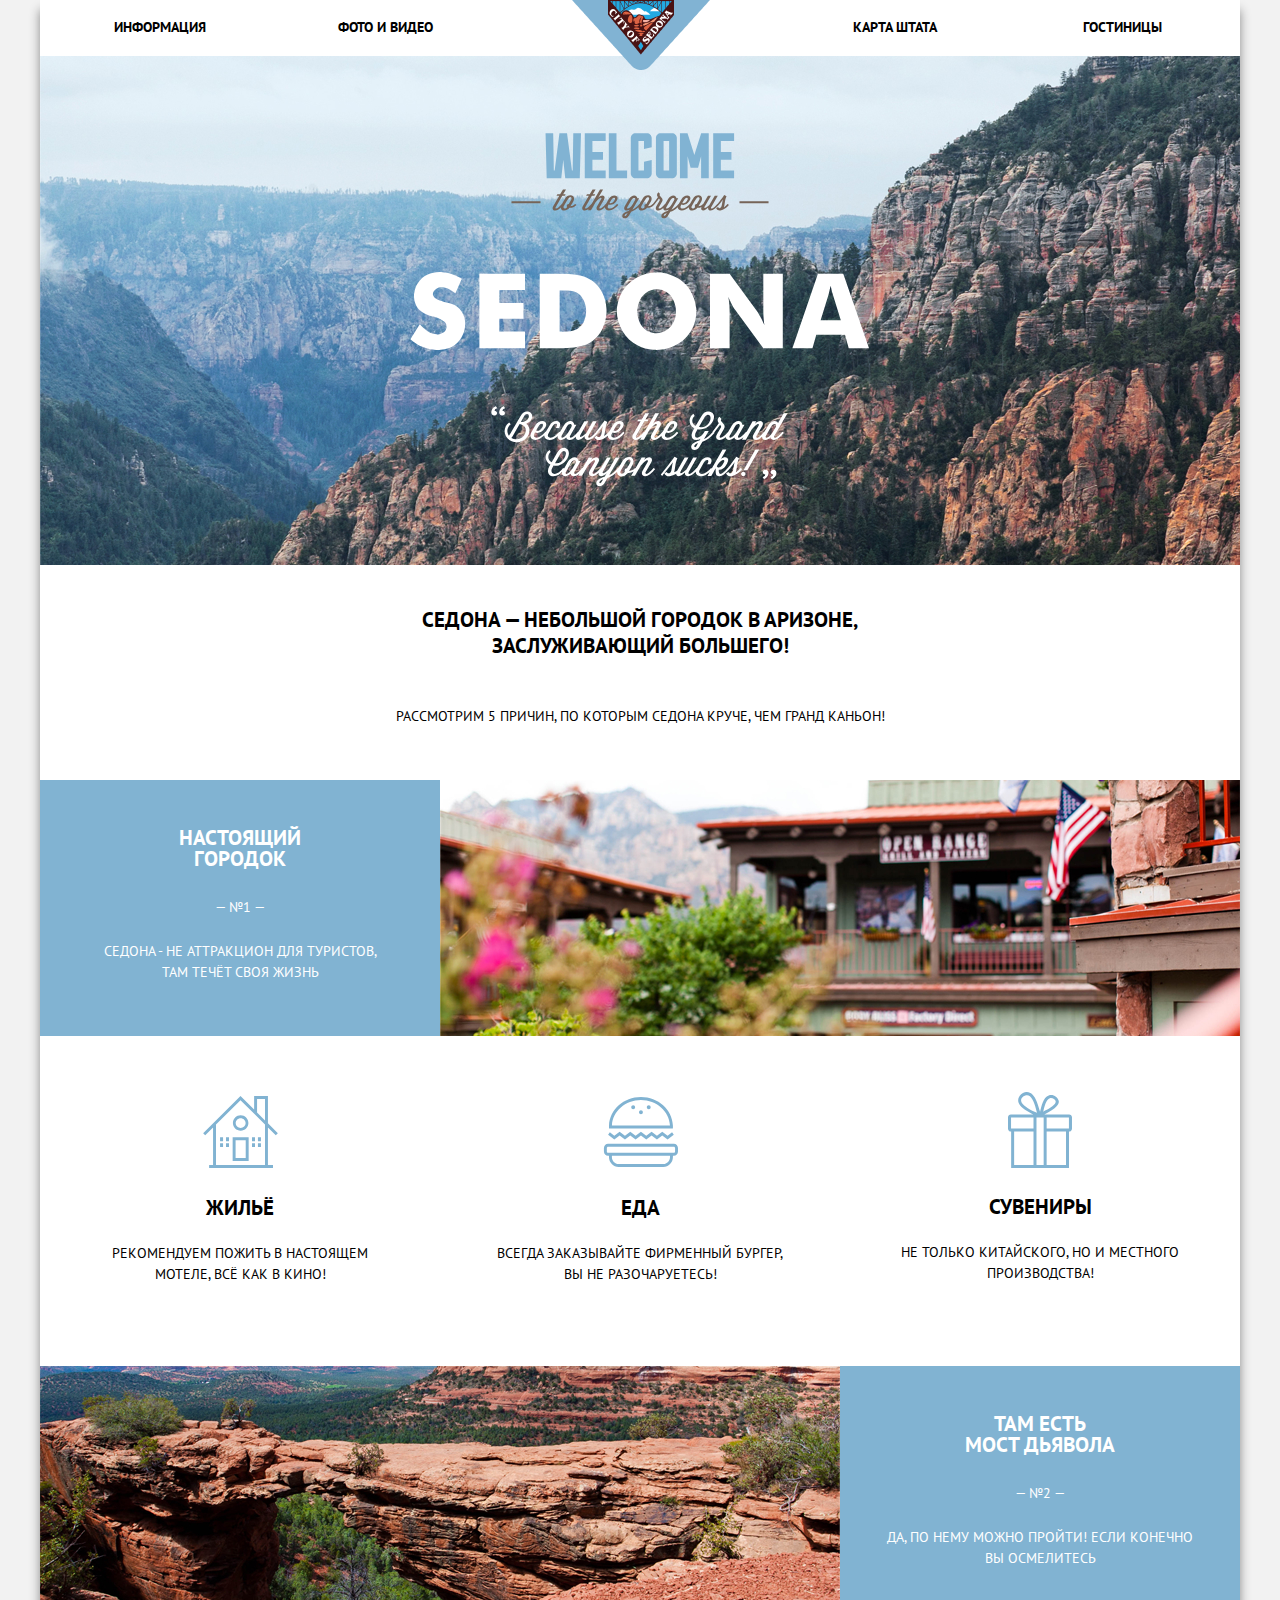
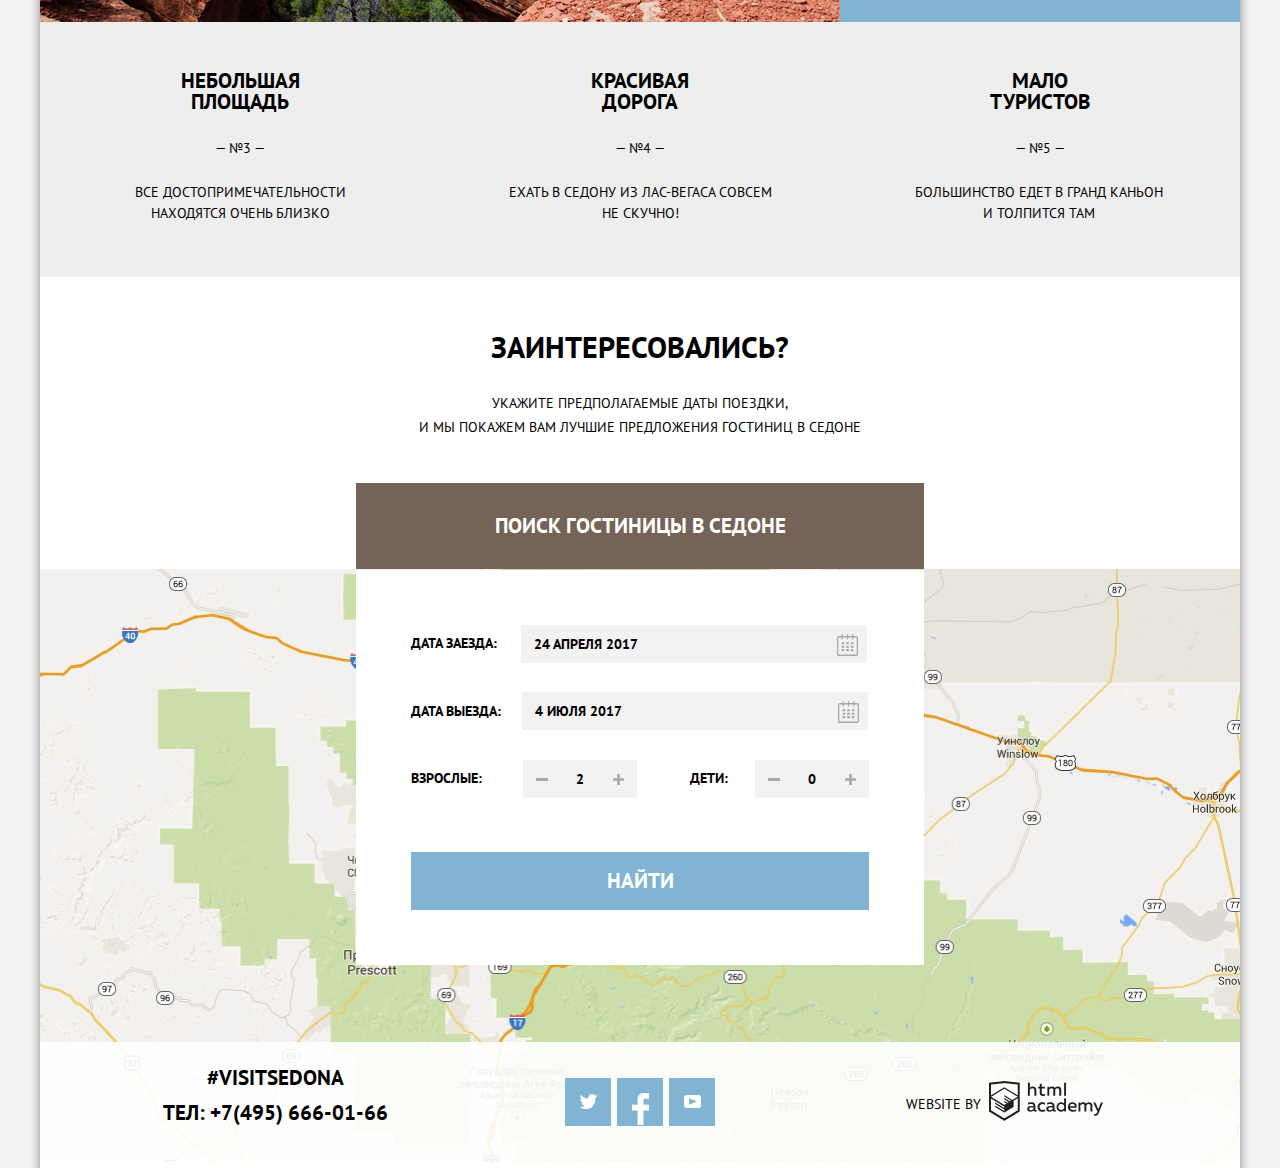
==== commit 4ac3d79f: "обновил арх" ====
--- a/index.html
+++ b/index.html
@@ -47,28 +47,28 @@
 		  				<p>Седона - не аттракцион для туристов, там течёт своя жизнь</p>
 		  			</div>
 		  			<div class="photo-features">
-		  				<img src="img/image.jpg" alt="Фотография зданий">
+		  				<img src="img/image.jpg" alt="Фотография зданий" width="800" height="256">
 		  			</div>
 		  		</li>
+			  	<li>
 			  		<div class="features-item-annumb">
-						<li class="features-item features-an">
-							<i class="icon-house icon-an"></i>
-							<h3>Жильё</h3>
-							<p>Рекомендуем пожить в настоящем мотеле, всё как в кино!</p>	
-						</li>
-
-						<li class="features-item features-an">
-							<i class="icon-burger icon-an"></i>
-							<h3>Еда</h3>
-							<p>Всегда заказывайте фирменный бургер, вы не разочаруетесь!</p>	
-						</li>
-
-						<li class="features-item features-an">
-							<i class="icon-present icon-an"></i>
-							<h3 class="">Сувениры</h3>
-							<p>Не только китайского, но и местного производства!</p>	
-						</li>
+							<div class="features-item features-an">
+								<i class="icon-house icon-an"></i>
+								<h3>Жильё</h3>
+								<p>Рекомендуем пожить в настоящем мотеле, всё как в кино!</p>	
+							</div>
+							<div class="features-item features-an">
+								<i class="icon-burger icon-an"></i>
+								<h3>Еда</h3>
+								<p>Всегда заказывайте фирменный бургер, вы не разочаруетесь!</p>	
+							</div>
+							<div class="features-item features-an">
+								<i class="icon-present icon-an"></i>
+								<h3 class="">Сувениры</h3>
+								<p>Не только китайского, но и местного производства!</p>	
+							</div>
 					</div>
+				</li>
 				<li class=" features-blue features-item-second">
 			  		<div class="features-item-exotic features-item-exotic-second">
 			  			<h3>Там есть <br>
@@ -77,28 +77,30 @@
 			  			<p>Да, по нему можно пройти! Если конечно вы осмелитесь</p>
 			  		</div>
 			  		<div class="photo-features-second">
-			  			<img class="photo-features" src="img/image2.jpg" alt="Фотография зданий">
+			  			<img class="photo-features" src="img/image2.jpg" alt="Фотография зданий" width="800" height="256">
 			  		</div>
 			  	</li>
-		  		<div class="features-item-namb">
-			  		<li class="features-item features-numb">
-			  			<h3>небольшая <br>
-			  			 площадь</h3>
-			  			<span>— №3 —</span>
-			  			<p>все достопримечательности находятся очень близко</p>
-			  		</li>
-			  		<li class="features-item features-numb">
-			  			<h3>красивая <br>
-			  			 дорога</h3>
-			  			<span>— №4 —</span>
-			  			<p>ехать в седону из лас-вегаса совсем не скучно!</p>
-			  		</li>
-			  		<li class="features-item features-numb">
-			  			<h3>мало <br> туристов</h3>
-			  			<span>— №5 —</span>
-			  			<p>большинство едет в гранд каньон и толпится там</p>
-			  		</li>
-			  	</div>
+		  		<li >
+			  		<div class="features-item-namb">
+						<div class="features-item features-numb">
+						  	<h3>небольшая <br>
+						  			 площадь</h3>
+						  	<span>— №3 —</span>
+						  	<p>все достопримечательности находятся очень близко</p>
+						</div>
+						<div class="features-item features-numb">
+						  	<h3>красивая <br>
+						  			 дорога</h3>
+						  	<span>— №4 —</span>
+						  	<p>ехать в седону из лас-вегаса совсем не скучно!</p>
+						</div>
+						<div class="features-item features-numb">
+						  	<h3>мало <br> туристов</h3>
+						  	<span>— №5 —</span>
+						  	<p>большинство едет в гранд каньон и толпится там</p>
+						</div>
+					</div>
+			  	</li>
   			</ul>
 	  		<div class="search">
 		  			<h2>заинтересовались?</h2>
@@ -123,19 +125,19 @@
   		</div>
   		<div class="footer-social">
   			<a class="social-btn" href="#">
-  				<img src="img/twitter.png" alt="twitter">
+  				<img src="img/twitter.png" alt="twitter" width="17" height="17">
   			</a>
   			<a class="social-btn" href="#">
-  				<img src="img/fb-icon.png" alt="fb">
+  				<img src="img/fb-icon.png" alt="fb" width="17" height="17">
   			</a>
   			<a class="social-btn" href="#">
-  				<img src="img/youtube.png" alt="youtube">
+  				<img src="img/youtube.png" alt="youtube" width="17" height="17">
   			</a>
   		</div>
   		<div class="footer-copyright">
   			<span class="text">Website by</span>
   			<a class="copyright-btn" href="https://htmlacademy.ru/">
-  				<img src="img/logo-htmlacademy1.png" alt="Логотип htmlacademy">
+  				<img src="img/logo-htmlacademy1.png" alt="Логотип htmlacademy" width="115" height="41">
   			</a>
   		</div>
   	</footer>
@@ -166,7 +168,7 @@
 							<button class="button-plus"></button>
 						</div>
 					</div>
-					  	<button class="form-search-buttom">найти</button>
+					<button class="form-search-buttom">найти</button>
 			</form>
 		</div>
   </body>
--- a/css/style.css
+++ b/css/style.css
@@ -169,7 +169,7 @@
 
 .line{
 	height: 57px;
-	background-image: url("../img/Shape.png");
+	background-image: url("../img/shape.png");
 	background-repeat: no-repeat;
 	background-position: center;
 	padding-top: 31px;
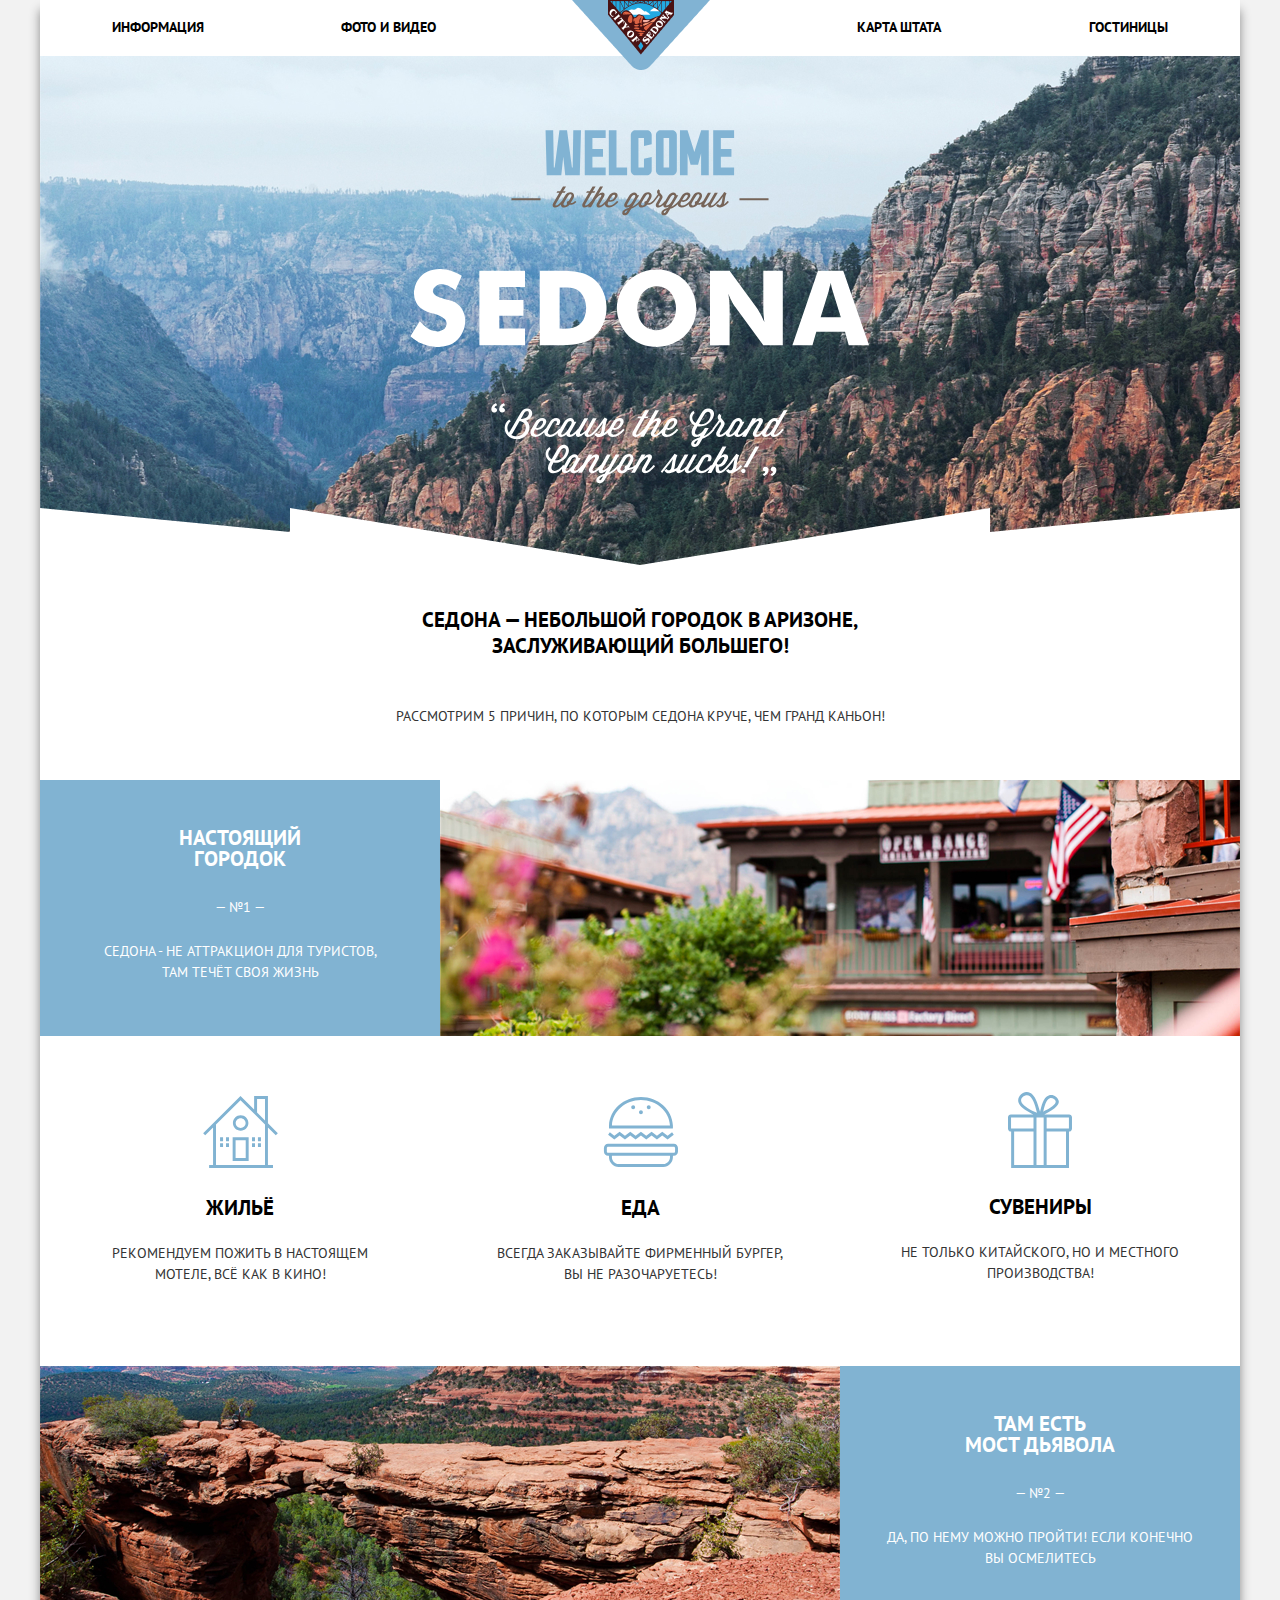
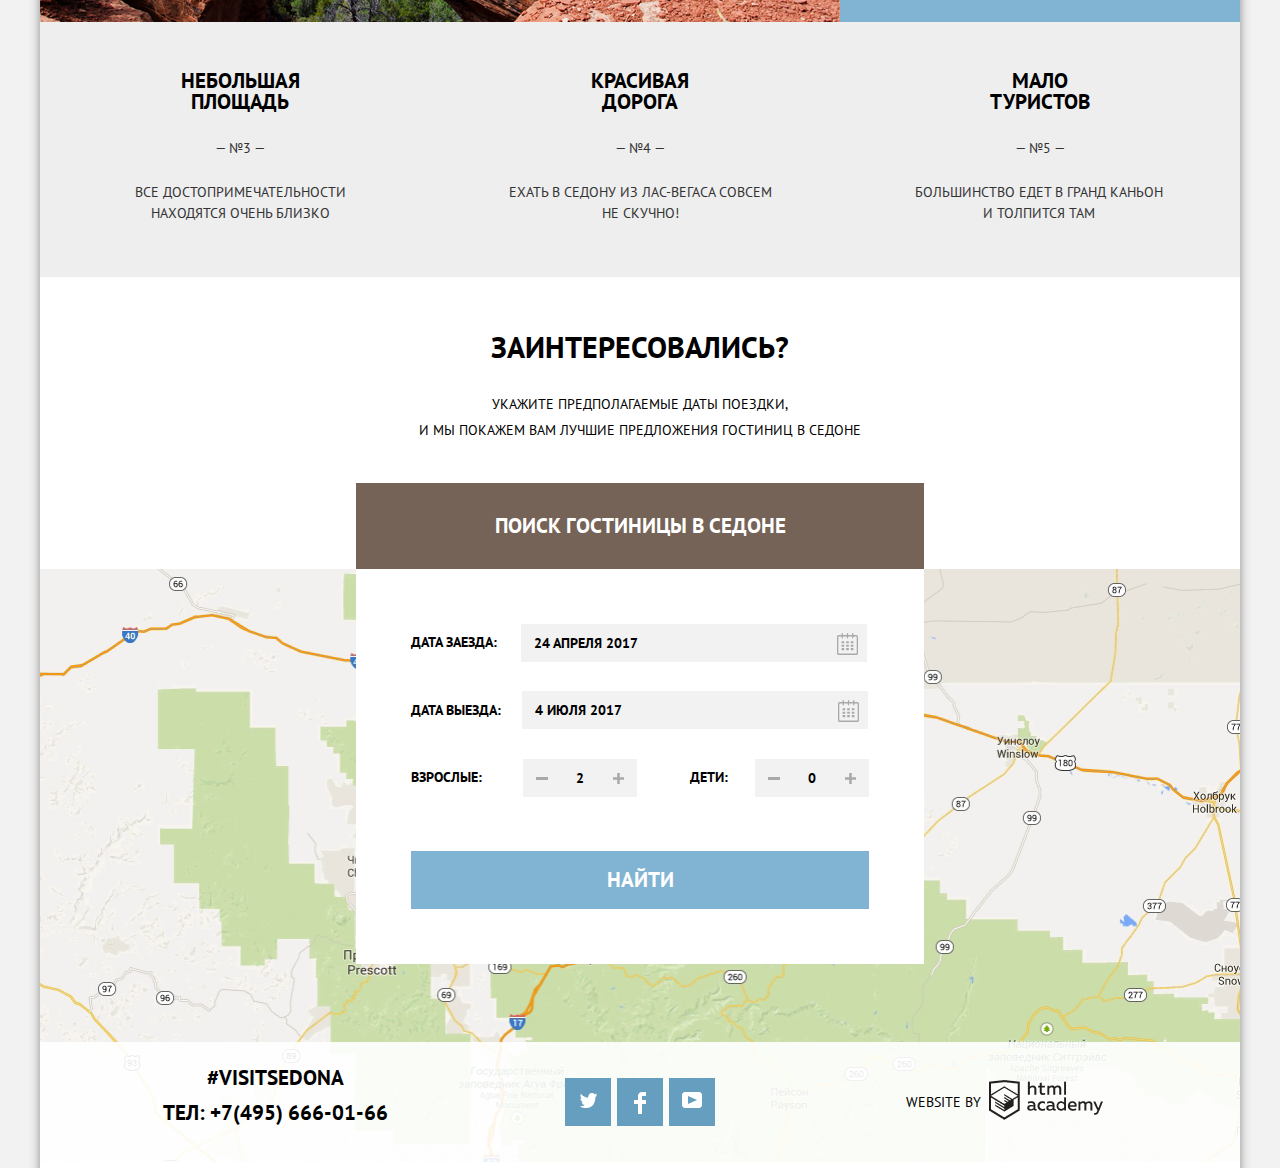
==== commit 3189e583: "Внес правки" ====
--- a/index.html
+++ b/index.html
@@ -1,57 +1,61 @@
 <!DOCTYPE html>
 <html class="page" lang="ru">
   <head>
-    <meta charset="utf-8">
-    <title>HTML Academy: Седона</title>
-    <link href="https://fonts.googleapis.com/css2?family=PT+Sans:ital,wght@0,400;0,700;1,400;1,700&display=swap" rel="stylesheet">
-    <link rel="stylesheet" href="css/normalize.css">
-    <link rel="stylesheet" href="css/style.css">
+	<meta charset="utf-8">
+	<title>HTML Academy: Седона</title>
+	<link href="https://fonts.googleapis.com/css2?family=PT+Sans:ital,wght@0,400;0,700;1,400;1,700&display=swap" rel="stylesheet">
+	<link rel="stylesheet" href="css/normalize.css">
+	<link rel="stylesheet" href="css/style.css">
   </head>
   <body class="page-body">
-  	<header class="main-header">
-  			<a href="#" class="logo">
+	<header class="main-header">
+		<div class="logo-posicion">
+			<a href="#" class="logo">
 				<img src="img/logo.png" width="138" height="70" 
 			 alt="Логотип сайта">
 			</a>
-  		<nav class="main-navigacion">
-  		 <ul class="site-navigacion">
-  		 	<li class="site-nav nav-info nav-left"><a href="#">информация</a></li>
-  		 	<li class="site-nav nav-photo nav-left"><a href="#">фото и видео</a></li>
-  		 	<li class="site-nav nav-map nav-right"><a href="#">карта штата</a></li>	
-  		 	<li class="site-nav nav-hotels nav-right"><a href="hotels.html">гостиницы</a></li>
-  		 </ul>
-  		</nav>
-  	</header>
-  	<main class="center">
+		</div>
+		<nav class="main-navigacion">
+		 <ul class="site-navigacion">
+			<li class="site-nav nav-info nav-left"><a href="#">информация</a></li>
+			<li class="site-nav nav-photo nav-left"><a href="#">фото и видео</a></li>
+			<li class="site-nav nav-map nav-right"><a href="#">карта штата</a></li>	
+			<li class="site-nav nav-hotels nav-right"><a href="hotels.html">гостиницы</a></li>
+		 </ul>
+		</nav>
+	</header>
+	<main class="center">
 		<section>
-	  		<div class="welcome">
-	  			<img class="welcome-img" src="img/background-photo.jpg" alt="горы седоны" width="1200" height="509">
-	  			<div class="welcome-back">
-	  				<img class="welcome-pic" src="img/welcome.svg" width="460" height="350" alt="Приветственный текст">
-	  				<div class="line"></div>
-	  			</div>
-	  		</div>
-	  		<div class="welcome-features">
-	  			<h3 class="welcome-features-title">Седона — небольшой городок в Аризоне,<br>
-	  			заслуживающий большего!</h3>
-	  			<div class="welcome-features-prichs"><p>Рассмотрим 5 причин, по которым Седона круче, чем гранд каньон!</p></div>
-	  		</div>
+			<div class="welcome">
+				<img class="welcome-img" src="img/background-photo.jpg" alt="горы седоны" width="1200" height="509">
+				<div class="welcome-space">
+					<div class="welcome-back">
+						<img class="welcome-pic" src="img/welcome.svg" width="460" height="350" alt="Приветственный текст">
+						<div class="line"></div>
+					</div>
+				</div>
+			</div>
+			<div class="welcome-features">
+				<h3 class="welcome-features-title">Седона — небольшой городок в Аризоне,<br>
+				заслуживающий большего!</h3>
+				<div class="welcome-features-prichs"><p>Рассмотрим 5 причин, по которым Седона круче, чем гранд каньон!</p></div>
+			</div>
 		</section>
-  		<section class="features">
+		<section class="features">
 			<ul class="features-list">
-	  			<li class=" features-blue features-item-one">
-	  				<div class="features-item-exotic">
-		  				<h3>Настоящий <br>
-		  				 городок</h3>
-		  				<span>— №1 —</span>
-		  				<p>Седона - не аттракцион для туристов, там течёт своя жизнь</p>
-		  			</div>
-		  			<div class="photo-features">
-		  				<img src="img/image.jpg" alt="Фотография зданий" width="800" height="256">
-		  			</div>
-		  		</li>
-			  	<li>
-			  		<div class="features-item-annumb">
+				<li class=" features-blue features-item-one">
+					<div class="features-item-exotic">
+						<h3>Настоящий <br>
+						 городок</h3>
+						<span>— №1 —</span>
+						<p>Седона - не аттракцион для туристов, там течёт своя жизнь</p>
+					</div>
+					<div class="photo-features">
+						<img src="img/image.jpg" alt="Фотография зданий" width="800" height="256">
+					</div>
+				</li>
+				<li>
+					<div class="features-item-annumb">
 							<div class="features-item features-an">
 								<i class="icon-house icon-an"></i>
 								<h3>Жильё</h3>
@@ -70,106 +74,109 @@
 					</div>
 				</li>
 				<li class=" features-blue features-item-second">
-			  		<div class="features-item-exotic features-item-exotic-second">
-			  			<h3>Там есть <br>
-			  			 Мост дьявола</h3>
-			  			<span>— №2 —</span>
-			  			<p>Да, по нему можно пройти! Если конечно вы осмелитесь</p>
-			  		</div>
-			  		<div class="photo-features-second">
-			  			<img class="photo-features" src="img/image2.jpg" alt="Фотография зданий" width="800" height="256">
-			  		</div>
-			  	</li>
-		  		<li >
-			  		<div class="features-item-namb">
+					<div class="features-item-exotic features-item-exotic-second">
+						<h3>Там есть <br>
+						 Мост дьявола</h3>
+						<span>— №2 —</span>
+						<p>Да, по нему можно пройти! Если конечно вы осмелитесь</p>
+					</div>
+					<div class="photo-features-second">
+						<img class="photo-features" src="img/image2.jpg" alt="Фотография зданий" width="800" height="256">
+					</div>
+				</li>
+				<li >
+					<div class="features-item-namb">
 						<div class="features-item features-numb">
-						  	<h3>небольшая <br>
-						  			 площадь</h3>
-						  	<span>— №3 —</span>
-						  	<p>все достопримечательности находятся очень близко</p>
+							<h3>небольшая <br>
+									 площадь</h3>
+							<span>— №3 —</span>
+							<p>все достопримечательности находятся очень близко</p>
 						</div>
 						<div class="features-item features-numb">
-						  	<h3>красивая <br>
-						  			 дорога</h3>
-						  	<span>— №4 —</span>
-						  	<p>ехать в седону из лас-вегаса совсем не скучно!</p>
+							<h3>красивая <br>
+									 дорога</h3>
+							<span>— №4 —</span>
+							<p>ехать в седону из лас-вегаса совсем не скучно!</p>
 						</div>
 						<div class="features-item features-numb">
-						  	<h3>мало <br> туристов</h3>
-						  	<span>— №5 —</span>
-						  	<p>большинство едет в гранд каньон и толпится там</p>
+							<h3>мало <br> туристов</h3>
+							<span>— №5 —</span>
+							<p>большинство едет в гранд каньон и толпится там</p>
 						</div>
 					</div>
-			  	</li>
-  			</ul>
-	  		<div class="search">
-		  			<h2>заинтересовались?</h2>
-		  			<p>укажите предполагаемые даты поездки,<br>
-		  			   и мы покажем вам лучшие предложения гостиниц в Седоне
-		  			</p>
-		  			<div class="search-wrapper">
-				  		<div class="bottom-search">
-				  			<button class="search-bottom" type="button">поиск гостиницы в седоне</button>
-				  		</div>
-				  			<img class="sedona-map" src="img/map.png" width="1200" height="593" alt="Изображение города Седона на карте">
-		  			</div>
-	  		</div>
-	  	</section>
-  	</main>
-  	<div class="footer-tag-one">
-  	<footer class="page-footer">
-  	
-  		<div class="footer-tag">
- 			<div class="visit"><a href="#">#visitsedona</a></div>
-  			<div class="mobil">ТЕЛ: +7(495) 666-01-66</div>
-  		</div>
-  		<div class="footer-social">
-  			<a class="social-btn" href="#">
-  				<img src="img/twitter.png" alt="twitter" width="17" height="17">
-  			</a>
-  			<a class="social-btn" href="#">
-  				<img src="img/fb-icon.png" alt="fb" width="17" height="17">
-  			</a>
-  			<a class="social-btn" href="#">
-  				<img src="img/youtube.png" alt="youtube" width="17" height="17">
-  			</a>
-  		</div>
-  		<div class="footer-copyright">
-  			<span class="text">Website by</span>
-  			<a class="copyright-btn" href="https://htmlacademy.ru/">
-  				<img src="img/logo-htmlacademy1.png" alt="Логотип htmlacademy" width="115" height="41">
-  			</a>
-  		</div>
-  	</footer>
-  	</div>
-		<div class="form-block">
-			<form class="form-search" action="-">
-					<div class="form-1">
-					  	<label class="inf" for="arrival-date"> Дата заезда:</label>
-					  	<input class="date" type="text" name="date_in" id="arrival-date" value="24 апреля 2017">
-					  	<button class="form-calendar"></button>
+				</li>
+			</ul>
+			<div class="search">
+					<h2>заинтересовались?</h2>
+					<p>укажите предполагаемые даты поездки,<br>
+					   и мы покажем вам лучшие предложения гостиниц в Седоне
+					</p>
+					<div class="search-wrapper">
+						<div class="bottom-search">
+							<button class="search-bottom" type="button">поиск гостиницы в седоне</button>
+						</div>
+							<img class="sedona-map" src="img/map.png" width="1200" height="593" alt="Изображение города Седона на карте">
 					</div>
-					<div class="form-2">
-					  	<label class="inf" for="departure-date"> Дата выезда: </label>
-					  	<input class="date" type="text" name="date_out" id="departure-date" value="4 июля 2017">
-					  	<button class="form-calendar"></button>
-					</div>
-					<div class="form-3">
-					  	<label class="type">взрослые:</label>
-						<div class="how-much">
-							<button class="button-minus"></button>
-							<input class="amount" type="text" name="adults" id="amount-adults" value="2">
-							<button class="button-plus"></button>
+			</div>
+		<div class="form-posicion">
+			<div class="form-block">
+				<form class="form-search" action="-">
+						<div class="form-1">
+							<label class="inf" for="arrival-date"> Дата заезда:</label>
+							<input class="date" type="text" name="date_in" id="arrival-date" value="24 апреля 2017">
+							<button class="form-calendar" type="button"></button>
 						</div>
-							<label class="type-ch">дети:</label>
-						<div class="how-much-ch">
-							<button class="button-minus"></button>
-							<input class="amount" type="text" name="adults" id="amount-child" value="0">
-							<button class="button-plus"></button>
+						<div class="form-2">
+							<label class="inf" for="departure-date"> Дата выезда: </label>
+							<input class="date" type="text" name="date_out" id="departure-date" value="4 июля 2017">
+							<button class="form-calendar" type="button"></button>
 						</div>
-					</div>
-					<button class="form-search-buttom">найти</button>
-			</form>
+						<div class="form-3">
+							<label class="type">взрослые:</label>
+							<div class="how-much">
+								<button class="button-minus" type="button"></button>
+								<input class="amount" type="text" name="adults" id="amount-adults" value="2">
+								<button class="button-plus" type="button"></button>
+							</div>
+								<label class="type-ch">дети:</label>
+							<div class="how-much-ch">
+								<button class="button-minus" type="button"></button>
+								<input class="amount" type="text" name="adults" id="amount-child" value="0">
+								<button class="button-plus" type="button"></button>
+							</div>
+						</div>
+						<button class="form-search-buttom" type="button">найти</button>
+				</form>
+			</div>
 		</div>
+		</section>
+	</main>
+	<div>
+		<div class="footer-tag-one">
+			<footer class="page-footer">
+				<div class="footer-tag">
+					<div class="visit"><a href="#">#visitsedona</a></div>
+					<div class="mobil">ТЕЛ: +7(495) 666-01-66</div>
+				</div>
+				<div class="footer-social">
+					<a class="social-btn" href="#">
+						<img src="img/twitter.png" alt="twitter" width="17" height="17">
+					</a>
+					<a class="social-btn btn-fb" href="#">
+						<img src="img/fb-icon.png" alt="fb" width="12" height="22">
+					</a>
+					<a class="social-btn" href="#">
+						<img src="img/youtube.png" alt="youtube" width="20" height="16">
+					</a>
+				</div>
+				<div class="footer-copyright">
+					<span class="text">Website by</span>
+					<a class="copyright-btn" href="https://htmlacademy.ru/">
+						<img src="img/logo-htmlacademy1.png" alt="Логотип htmlacademy" width="115" height="41">
+					</a>
+				</div>
+			</footer>
+		</div>
+	</div>
   </body>
 </html>--- a/css/style.css
+++ b/css/style.css
@@ -4,6 +4,7 @@
 	--basic-white: #ffffff;
 	--basic-black: #000000;
 	--basic-black-light: #333333;
+	--basic-black-ver-light: #666666;
 	--basic-grey: #EEEEEE;
 	--basic-grey-dark: #EBEBEB;
 
@@ -32,7 +33,7 @@
 	font-family: "PT Sans", Arial, sans-serif;
 	font-size: 14px;
 	line-height: 21px;
-	text-transform: uppercase;	
+	text-transform: uppercase;  
 	background-color: var(--basic-white)
 
 }
@@ -65,9 +66,7 @@
 }
 /*grid*/
 
-.page {
-	height: 100%;
-}
+
 
 .page, .page2 {
 	background-color: var(--basic-bgcl-grey);
@@ -91,6 +90,10 @@
 	width: 1200px;
 }
 
+.logo-posicion {
+	position: relative;
+}
+
 .logo {
 	position: absolute;
 	left:calc(50% - 68px);
@@ -107,6 +110,10 @@
 	list-style: none;
 }
 
+.site-nav {
+	width: 200px;
+}
+
 .site-navigacion {
 	list-style: none;
 	display: flex;
@@ -128,16 +135,19 @@
 }
 
 .nav-info {
-	padding-left: 74px;
-	margin: 0 132px 0 0;
+	margin: 0 84px 0 72px;
 }
 
 .nav-photo {
-	margin: 0 420px 0 0;
+	margin: 0 310px 0 0;
 }
 
 .nav-map {
-	margin: 0 146px 0 0;
+	margin: 0 82px 0 0;
+}
+
+.nav-hotels {
+	margin: 0 72px 0 0;
 }
 
 .site-nav a:hover {
@@ -157,6 +167,15 @@
 .welcome {
 	text-align: center;
 	height: 507px;
+}
+
+.welcome-pic {
+	margin-bottom: 2px;
+}
+
+.welcome-space {
+	position: relative;
+	bottom: 574px;
 }
 
 .welcome-back {
@@ -169,10 +188,10 @@
 
 .line{
 	height: 57px;
-	background-image: url("../img/shape.png");
+	background-image: url("../img/thshape.png");
 	background-repeat: no-repeat;
 	background-position: center;
-	padding-top: 31px;
+	padding-top: 33px;
 }
 
 .welcome-features {
@@ -185,12 +204,16 @@
 }
 
 .welcome-features-title {
-	font-size: 21px;	
+	font-size: 21px;  
 	line-height: 26px;
 	padding: 16px 0 0 0;
 	margin: 0 0 47px 0;
 }
 
+.welcome-features-prichs {
+	color: var(--basic-black-light);
+}
+
 /*features*/
 
 /*grid-start*/
@@ -199,13 +222,13 @@
 }
 
 .features-numb {
-    width: 270px;
-    padding: 0 0px 0 65px;
+		width: 270px;
+		padding: 0 0px 0 65px;
 }
 
 .features-numb:last-child p {
-    width: 250px;
-    padding: 0 0px 0 9px;
+		width: 250px;
+		padding: 0 0px 0 9px;
 }
 
 .features-item-annumb {
@@ -237,14 +260,14 @@
 }
 .photo-features-second{
 	grid-column-start: 1;
-  	grid-row-start: 1;
+		grid-row-start: 1;
 }
 
 /*grid-end*/
 .features-an {
-    padding-top: 55px;
-    width: 300px;
-    padding: 55px 50px 0 50px;
+	padding-top: 55px;
+	width: 300px;
+	padding: 55px 50px 0 50px;
 }
 
 .features-an {
@@ -302,6 +325,10 @@
 	padding-right: 50px;
 }
 
+.features-item-exotic p {
+	color: var(--basic-white)
+}
+
 .features-item-exotic-second {
 	width: 310px;
 	padding-left: 45px;
@@ -316,6 +343,13 @@
 	font-weight: 400;
 	font-size: 14px;
 }
+.features-item span {
+	color: var(--basic-black-light);
+}
+
+.features-item p {
+	color: var(--basic-black-light);
+}
 
 .icon-house {
 	padding-top: 60px;
@@ -416,6 +450,7 @@
 	font-weight: 400;
 	font-size: 14px;
 	line-height: 24px
+	color: var(--basic-black-light);
 }
 
 .search p {
@@ -425,7 +460,7 @@
 
 .bottom-search {
 	margin: 0;
-	padding-top: 44px;
+	padding-top: 40px;
 }
 
 .search {
@@ -449,7 +484,7 @@
 .search-bottom {
 	display: inline-block;
 	width: 568px;
-    height: 86px;
+		height: 86px;
 	text-transform: uppercase;
 	outline: none;
 	border: none;
@@ -472,11 +507,15 @@
 
 /*form-sherch*/
 
+.form-posicion {
+	position: relative;
+}
+
 .form-block {
 	position: absolute;
 	display: flex;
 	flex-wrap: wrap;
-	top: 2170px;
+	bottom: 204px;
 	left: 50%;
 	transform: translateX(-50%);
 	box-sizing: border-box; 
@@ -557,7 +596,7 @@
 .form-2 label {
 	padding-top: 6px;
 	padding-left: 55px;
-}		
+}   
 
 .form-1 input {
 	margin-top: 55px;
@@ -704,13 +743,15 @@
 /*grid-start*/
 
 .page-footer {
+	position: absolute;
+	bottom: 6px;
+}
+
+.page-footer {
 	display: grid;
 	grid-template-columns: 1fr 1fr 1fr;
 }
-.page-footer {
-	position: absolute;
-	bottom: 6px;
-}
+
 /*grid-end*/
 .page-footer {
 	width: 1200px;
@@ -746,20 +787,24 @@
 	text-align: center;
 }
 
+.btn-fb img {
+	margin-bottom: 4px;
+}
+
 .footer-social a {
 	background-color: var(--basic-blue);
 	display: inline-block;
 	vertical-align: bottom;
 	width: 46px;
 	height: 48px;
-	background-color:#81b3d2;
-	padding-top: 15px;
+	padding-top: 13px;
 	box-sizing: border-box;
 	margin: 1px;
 }
 
 .footer-social img {
 	display: inline-block;
+	margin: 1px 0 0 0;  
 }
 
 .footer-social a:hover {
@@ -778,15 +823,14 @@
 /*copyright*/
 .footer-copyright {
 	display: flex;
-	text-align: center;
-	padding: 38px 0 0 0;
-	margin: 0 0 0 66px;
+	align-items: center;
+	justify-content: center;
+	margin: 0 70px 0 0;
 }
 
 .text {
 	line-height: 26px;
-	padding-right: 8px;
-	padding-top: 11px;
+	padding: 0 8px 0 0;
 }
 
 
@@ -864,15 +908,15 @@
 }
 
 .filter-option {
-  	margin-bottom: 25px;
-  	padding-left: 43px;
+		margin-bottom: 25px;
+		padding-left: 43px;
 }
 
 .filter-option label {
 	position: relative;
-  	display: block;
-  	cursor: pointer;
- 	user-select: none;
+		display: block;
+		cursor: pointer;
+	user-select: none;
 }
 
 .filter-input-checkbox + label::before {
@@ -880,7 +924,7 @@
 	position: absolute;
 	top: 1px;
 	left: -40px;
-	width: 23px;
+	width: 26px;
 	height: 23px;
 	background-image: url("../img/checkbox-off.svg");
 	background-repeat: no-repeat;
@@ -892,7 +936,7 @@
 	position: absolute;
 	top: 1px;
 	left: -40px;
-	width: 23px;
+	width: 26px;
 	height: 23px;
 	background-image:url(../img/checkbox-on.svg);
 }
@@ -947,7 +991,7 @@
 	cursor: pointer;
 	background:none;
 	border:none;
-	color: var(--basic-white)	
+	color: var(--basic-white) 
 }
 .price-sum {
 	display: inline-block;
@@ -967,12 +1011,20 @@
 
 .price-sum label{
 	display:inline-block;
-	width:162px;
+	width: 130px;
 	font-size: 14px;
 	line-height: 38px;
 	cursor: pointer;
 	color: #ffffff;
 	text-align: center;
+}
+
+.min-price {
+	margin: 0 0 4px 33px;
+}
+
+.max-price {
+	margin: 0 55px 6px 16px;
 }
 
 .prices::after {
@@ -1213,6 +1265,7 @@
 	display: inline-block;
 	margin: 0;
 	padding: 0;
+	color: var(--basic-black-light);
 }
 
 .hotels-prices {
@@ -1251,32 +1304,34 @@
 .details-reservation {
 	margin: 0;
 	padding-top: 15px;
-	padding-left: 29px;}
-
-.details-reservation a {
-	font-weight: 700;
-	font-size: 14px;
-	line-height: 21px;
-	display: inline-block;
-	text-align: center;
-	padding-top: 3px;
-	color: var(--basic-white);
-	text-decoration: none;
+	padding-left: 29px;
 }
 
 .reservation {
 	width: 110px;
-	height: 24px;
-	background-color: var(--basic-blue-light)
-}
-
-
-.details-reservation a:hover {
+	height: 27px;
+	background-color: var(--basic-blue-light);
+	color: var(--basic-white);
+	display: inline-block;
+	text-transform: uppercase;
+	outline: none;
+	border: none;
+	font-weight: 700;
+	font-size: 14px;
+	line-height: 21px;
+	font-family: "PT Sans", Arial, sans-serif;
+	margin-right: 1px;
+	padding: 0;
+	cursor: pointer;
+}
+
+
+.reservation:hover {
 	background-color: var(--basic-blue);
 	color: var(--basic-white);
 }
 
-.details-reservation a:active{
+.reservation:active{
 	background-color: var(--basic-blue-dark);
 	color: #86b5d0;
 }
@@ -1310,11 +1365,12 @@
 
 .marks span {
 	font-weight: 400;
-	font-style: 14px;
+	font-size: 14px;
 	line-height: 21px;
 	text-align: center;
 	padding: 0;
 	margin: 0;
+	color: var(--basic-black-ver-light);
 }
 
 .marks span {
